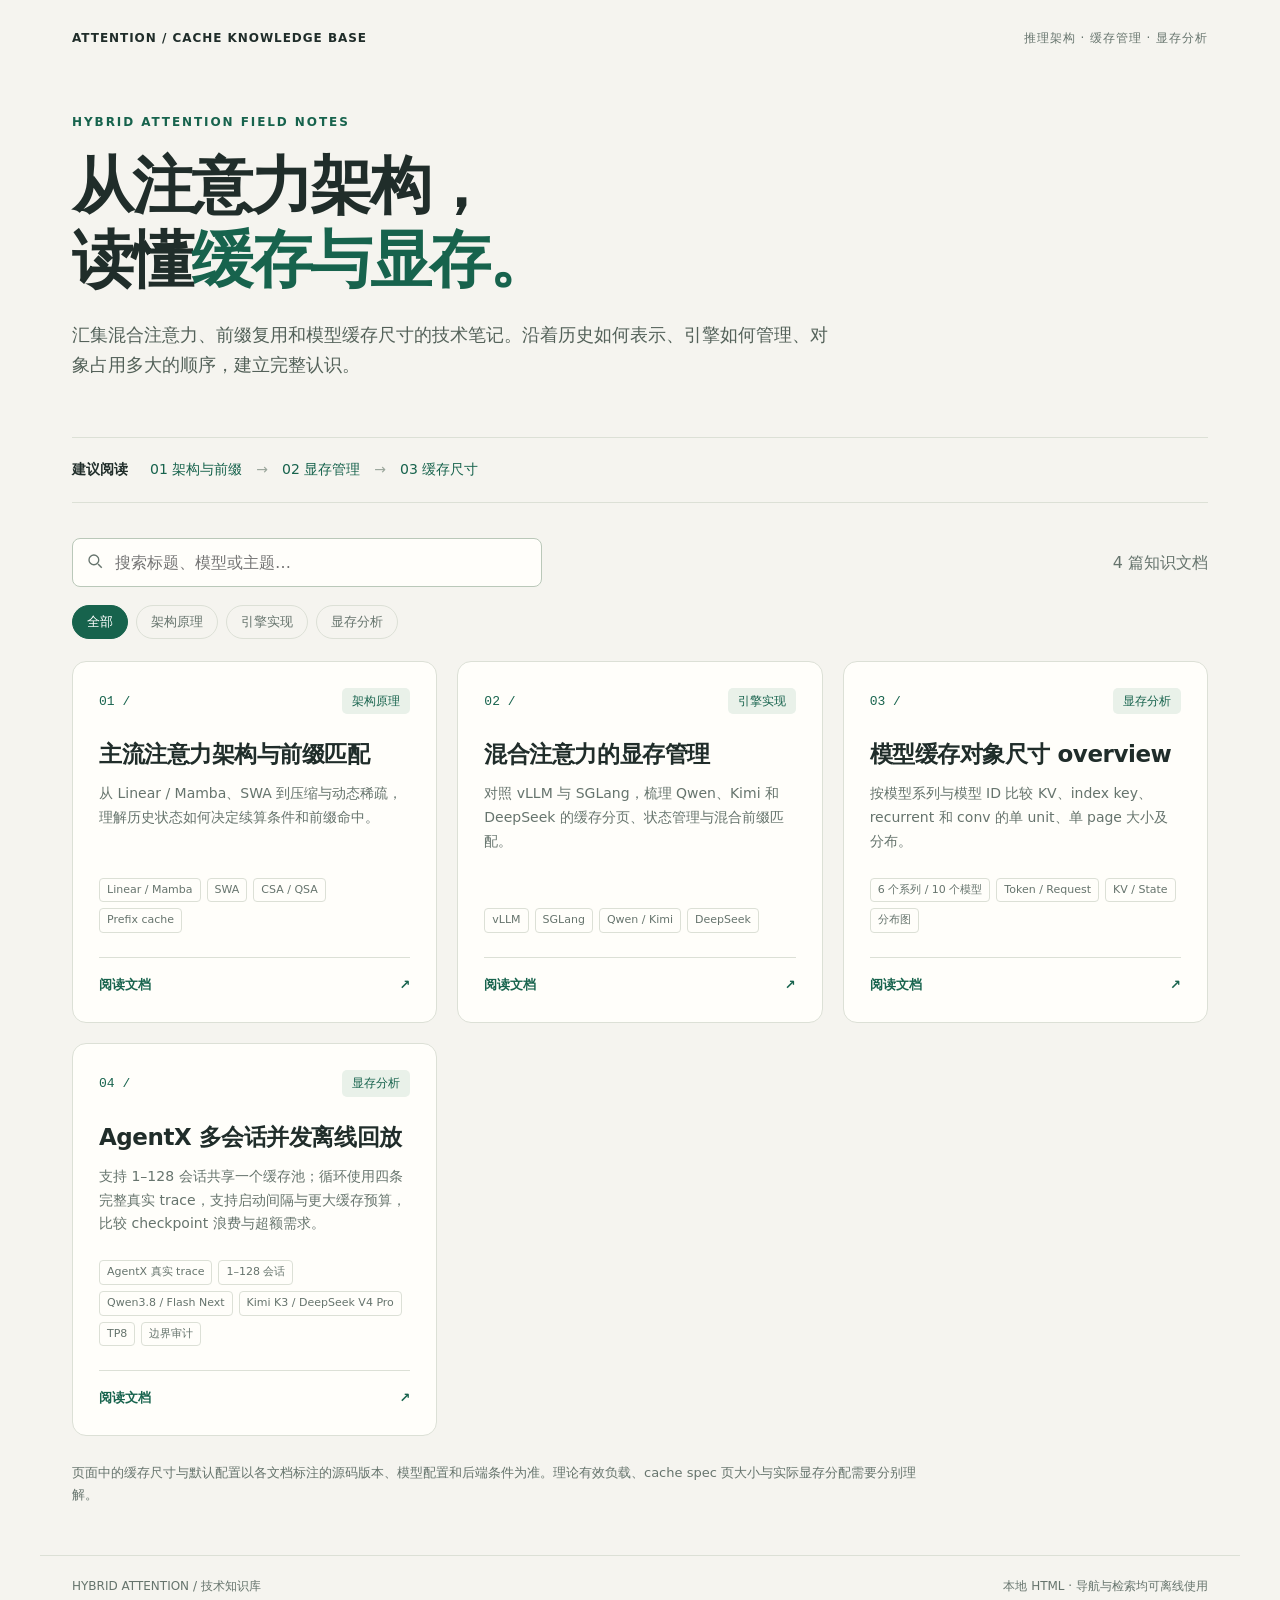
==== docs/index.html @ 4426014d "add cache simulator." ====
<!doctype html>
<html lang="zh-CN">

<head>
  <meta charset="utf-8">
  <meta name="viewport" content="width=device-width,initial-scale=1">
  <title>混合注意力知识库 · 架构、显存与缓存</title>
  <style>
    :root {
      color-scheme: light;
      --bg: #f5f4ef;
      --paper: #fffefa;
      --ink: #202d2a;
      --muted: #66746d;
      --line: #dce0d6;
      --green: #17634d;
      --soft: #e9f1e9
    }

    * {
      box-sizing: border-box
    }

    body {
      margin: 0;
      background: var(--bg);
      color: var(--ink);
      font: 16px/1.7 "Segoe UI", "Microsoft YaHei", system-ui, sans-serif
    }

    a {
      color: var(--green);
      text-underline-offset: 4px
    }

    button,
    input {
      font: inherit
    }

    button {
      cursor: pointer
    }

    header,
    main,
    footer {
      max-width: 1200px;
      margin: auto;
      padding: 0 32px
    }

    .top {
      display: flex;
      justify-content: space-between;
      gap: 16px;
      padding-top: 28px;
      font-size: 12px;
      letter-spacing: .08em
    }

    .brand {
      font-weight: 750
    }

    .muted {
      color: var(--muted)
    }

    .hero {
      padding: 64px 0 38px;
      max-width: 850px
    }

    .eyebrow {
      font-size: 12px;
      letter-spacing: .16em;
      color: var(--green);
      font-weight: 750
    }

    h1 {
      font-size: clamp(34px, 5.6vw, 62px);
      line-height: 1.2;
      letter-spacing: -.04em;
      margin: 16px 0 22px
    }

    h1 span {
      color: var(--green)
    }

    .lead {
      font-size: 18px;
      color: #536159;
      max-width: 760px
    }

    .trail {
      display: flex;
      align-items: center;
      gap: 14px;
      flex-wrap: wrap;
      padding: 20px 0;
      border-top: 1px solid var(--line);
      border-bottom: 1px solid var(--line);
      font-size: 14px
    }

    .trail strong {
      margin-right: 8px
    }

    .trail a {
      text-decoration: none
    }

    .arrow {
      color: #9ba69c
    }

    .tools {
      display: flex;
      align-items: center;
      justify-content: space-between;
      gap: 16px;
      margin: 35px 0 18px
    }

    .search {
      flex: 1;
      max-width: 470px;
      position: relative
    }

    .search svg {
      position: absolute;
      left: 14px;
      top: 14px;
      color: var(--muted);
      pointer-events: none
    }

    input[type=search] {
      width: 100%;
      background: var(--paper);
      border: 1px solid #bac8b9;
      border-radius: 8px;
      padding: 10px 14px 10px 42px;
      color: var(--ink)
    }

    .filters {
      display: flex;
      gap: 8px;
      flex-wrap: wrap;
      margin-bottom: 22px
    }

    .filters button {
      border: 1px solid var(--line);
      background: transparent;
      color: var(--muted);
      padding: 5px 14px;
      border-radius: 24px;
      font-size: 13px
    }

    .filters button[aria-pressed=true] {
      background: var(--green);
      border-color: var(--green);
      color: white
    }

    .grid {
      display: grid;
      grid-template-columns: repeat(3, minmax(0, 1fr));
      gap: 20px
    }

    .card {
      display: flex;
      flex-direction: column;
      position: relative;
      background: var(--paper);
      border: 1px solid var(--line);
      border-radius: 14px;
      padding: 26px;
      text-decoration: none;
      color: var(--ink);
      transition: transform .16s, border-color .16s, box-shadow .16s
    }

    .card:hover {
      transform: translateY(-4px);
      border-color: #8da997;
      box-shadow: 0 12px 30px #203b320d
    }

    .card-top {
      display: flex;
      align-items: center;
      justify-content: space-between;
      gap: 12px
    }

    .number {
      font: 13px Consolas, monospace;
      color: var(--green)
    }

    .category {
      font-size: 12px;
      color: var(--green);
      background: var(--soft);
      padding: 3px 10px;
      border-radius: 5px
    }

    .card h2 {
      font-size: 23px;
      line-height: 1.4;
      letter-spacing: -.02em;
      margin: 24px 0 12px
    }

    .card p {
      color: var(--muted);
      font-size: 14px;
      margin: 0 0 24px
    }

    .tags {
      display: flex;
      gap: 6px;
      flex-wrap: wrap;
      margin-top: auto
    }

    .tag {
      font-size: 11px;
      border: 1px solid var(--line);
      border-radius: 4px;
      padding: 2px 7px;
      color: var(--muted)
    }

    .open {
      display: flex;
      justify-content: space-between;
      align-items: center;
      border-top: 1px solid var(--line);
      padding-top: 16px;
      margin-top: 24px;
      color: var(--green);
      font-size: 13px;
      font-weight: 650
    }

    .empty {
      padding: 40px;
      border: 1px dashed var(--line);
      border-radius: 12px;
      text-align: center;
      color: var(--muted)
    }

    [hidden] {
      display: none !important
    }

    .footnote {
      font-size: 13px;
      color: var(--muted);
      margin: 26px 0 48px;
      max-width: 850px
    }

    footer {
      padding-top: 20px;
      padding-bottom: 30px;
      border-top: 1px solid var(--line);
      display: flex;
      justify-content: space-between;
      gap: 16px;
      font-size: 12px;
      color: var(--muted)
    }

    a:focus-visible,
    button:focus-visible,
    input:focus-visible {
      outline: 3px solid #d8924c;
      outline-offset: 4px
    }

    @media(max-width:900px) {
      .grid {
        grid-template-columns: 1fr 1fr
      }

      .card:last-child {
        grid-column: 1/-1
      }
    }

    @media(max-width:600px) {

      header,
      main,
      footer {
        padding-left: 20px;
        padding-right: 20px
      }

      .hero {
        padding-top: 42px
      }

      .grid {
        grid-template-columns: 1fr
      }

      .card:last-child {
        grid-column: auto
      }

      .tools {
        align-items: flex-start;
        flex-direction: column
      }

      .search {
        width: 100%;
        max-width: none
      }

      .top,
      footer {
        flex-wrap: wrap
      }

      .trail {
        gap: 10px
      }

      .card {
        padding: 22px
      }
    }

    @media(prefers-reduced-motion:reduce) {
      .card {
        transition: none
      }

      .card:hover {
        transform: none
      }
    }
  </style>
</head>

<body>
  <header>
    <div class="top">
      <div class="brand">ATTENTION / CACHE KNOWLEDGE BASE</div>
      <div class="muted">推理架构 · 缓存管理 · 显存分析</div>
    </div>
    <div class="hero">
      <div class="eyebrow">HYBRID ATTENTION FIELD NOTES</div>
      <h1>从注意力架构，<br>读懂<span>缓存与显存。</span></h1>
      <p class="lead">汇集混合注意力、前缀复用和模型缓存尺寸的技术笔记。沿着历史如何表示、引擎如何管理、对象占用多大的顺序，建立完整认识。</p>
    </div>
    <nav class="trail" aria-label="建议阅读顺序"><strong>建议阅读</strong><a href="mainstream_attention_arch.html">01
        架构与前缀</a><span class="arrow" aria-hidden="true">→</span><a href="hybrid_VRAM_management.html">02 显存管理</a><span
        class="arrow" aria-hidden="true">→</span><a href="cache_size_overview.html">03 缓存尺寸</a></nav>
  </header>
  <main>
    <div class="tools"><label class="search"><span hidden>搜索知识页面</span><svg width="18" height="18" viewBox="0 0 24 24"
          fill="none" stroke="currentColor" stroke-width="1.8" aria-hidden="true">
          <circle cx="10.5" cy="10.5" r="6.5" />
          <path d="m16 16 5 5" />
        </svg><input id="search" type="search" placeholder="搜索标题、模型或主题…" aria-label="搜索知识页面"></label><span id="count"
        class="muted" role="status" aria-live="polite"></span></div>
    <div id="filters" class="filters" role="group" aria-label="按主题筛选"></div>
    <div id="pages" class="grid"></div>
    <p id="empty" class="empty" hidden>没有匹配的页面。试试其他关键词，或切换到“全部”。</p>
    <noscript>
      <p>知识页面：</p>
      <ul>
        <li><a href="mainstream_attention_arch.html">主流注意力架构与前缀匹配</a></li>
        <li><a href="hybrid_VRAM_management.html">混合注意力的显存管理</a></li>
        <li><a href="cache_size_overview.html">模型缓存对象尺寸 overview</a></li>
        <li><a href="agentx_multi_session_replay.html">AgentX 多会话并发离线回放</a></li>
      </ul>
    </noscript>
    <p class="footnote">页面中的缓存尺寸与默认配置以各文档标注的源码版本、模型配置和后端条件为准。理论有效负载、cache spec 页大小与实际显存分配需要分别理解。</p>
  </main>
  <footer><span>HYBRID ATTENTION / 技术知识库</span><span>本地 HTML · 导航与检索均可离线使用</span></footer>

  <!-- 新增知识页：在下面的 JSON 数组中增加一条记录；格式示例见 README.md。 -->
  <script id="knowledge-pages" type="application/json">
  [
    {
      "title": "主流注意力架构与前缀匹配",
      "href": "mainstream_attention_arch.html",
      "category": "架构原理",
      "description": "从 Linear / Mamba、SWA 到压缩与动态稀疏，理解历史状态如何决定续算条件和前缀命中。",
      "tags": ["Linear / Mamba", "SWA", "CSA / QSA", "Prefix cache"]
    },
    {
      "title": "混合注意力的显存管理",
      "href": "hybrid_VRAM_management.html",
      "category": "引擎实现",
      "description": "对照 vLLM 与 SGLang，梳理 Qwen、Kimi 和 DeepSeek 的缓存分页、状态管理与混合前缀匹配。",
      "tags": ["vLLM", "SGLang", "Qwen / Kimi", "DeepSeek"]
    },
    {
      "title": "模型缓存对象尺寸 overview",
      "href": "cache_size_overview.html",
      "category": "显存分析",
      "description": "按模型系列与模型 ID 比较 KV、index key、recurrent 和 conv 的单 unit、单 page 大小及分布。",
      "tags": ["6 个系列 / 10 个模型", "Token / Request", "KV / State", "分布图"]
    },
    {
      "title": "AgentX 多会话并发离线回放",
      "href": "agentx_multi_session_replay.html",
      "category": "显存分析",
      "description": "支持 1–128 会话共享一个缓存池；循环使用四条完整真实 trace，支持启动间隔与更大缓存预算，比较 checkpoint 浪费与超额需求。",
      "tags": ["AgentX 真实 trace", "1–128 会话", "Qwen3.8 / Flash Next", "Kimi K3 / DeepSeek V4 Pro", "TP8", "边界审计"]
    }
  ]
  </script>
  <script>
    (() => {
      'use strict';
      const pages = JSON.parse(document.getElementById('knowledge-pages').textContent);
      const search = document.getElementById('search');
      const filters = document.getElementById('filters');
      const grid = document.getElementById('pages');
      const count = document.getElementById('count');
      const empty = document.getElementById('empty');
      let selectedCategory = null;
      const categories = [...new Set(pages.map(page => page.category))];
      const buttons = [];
      function element(tag, className, text) {
        const node = document.createElement(tag);
        if (className) node.className = className;
        if (text !== undefined) node.textContent = text;
        return node;
      }
      for (const category of [null, ...categories]) {
        const button = element('button', '', category === null ? '全部' : category);
        button.type = 'button';
        button.addEventListener('click', () => { selectedCategory = category; render(); });
        filters.append(button);
        buttons.push({ category, button });
      }
      function render() {
        const query = search.value.trim().toLocaleLowerCase();
        const visible = pages.filter(page =>
          (selectedCategory === null || page.category === selectedCategory) &&
          [page.title, page.description, page.category, ...page.tags].join(' ').toLocaleLowerCase().includes(query));
        grid.replaceChildren();
        for (const page of visible) {
          const card = element('a', 'card');
          card.setAttribute('href', page.href);
          const top = element('div', 'card-top');
          top.append(element('span', 'number', String(pages.indexOf(page) + 1).padStart(2, '0') + ' /'), element('span', 'category', page.category));
          const tags = element('div', 'tags');
          for (const tag of page.tags) tags.append(element('span', 'tag', tag));
          const open = element('div', 'open');
          open.append(element('span', '', '阅读文档'), element('span', '', '↗'));
          card.append(top, element('h2', '', page.title), element('p', '', page.description), tags, open);
          grid.append(card);
        }
        buttons.forEach(({ category, button }) => button.setAttribute('aria-pressed', String(category === selectedCategory)));
        count.textContent = visible.length === pages.length ? `${pages.length} 篇知识文档` : `${visible.length} / ${pages.length} 篇知识文档`;
        empty.hidden = visible.length !== 0;
      }
      search.addEventListener('input', render);
      render();
    })();
  </script>
</body>

</html>
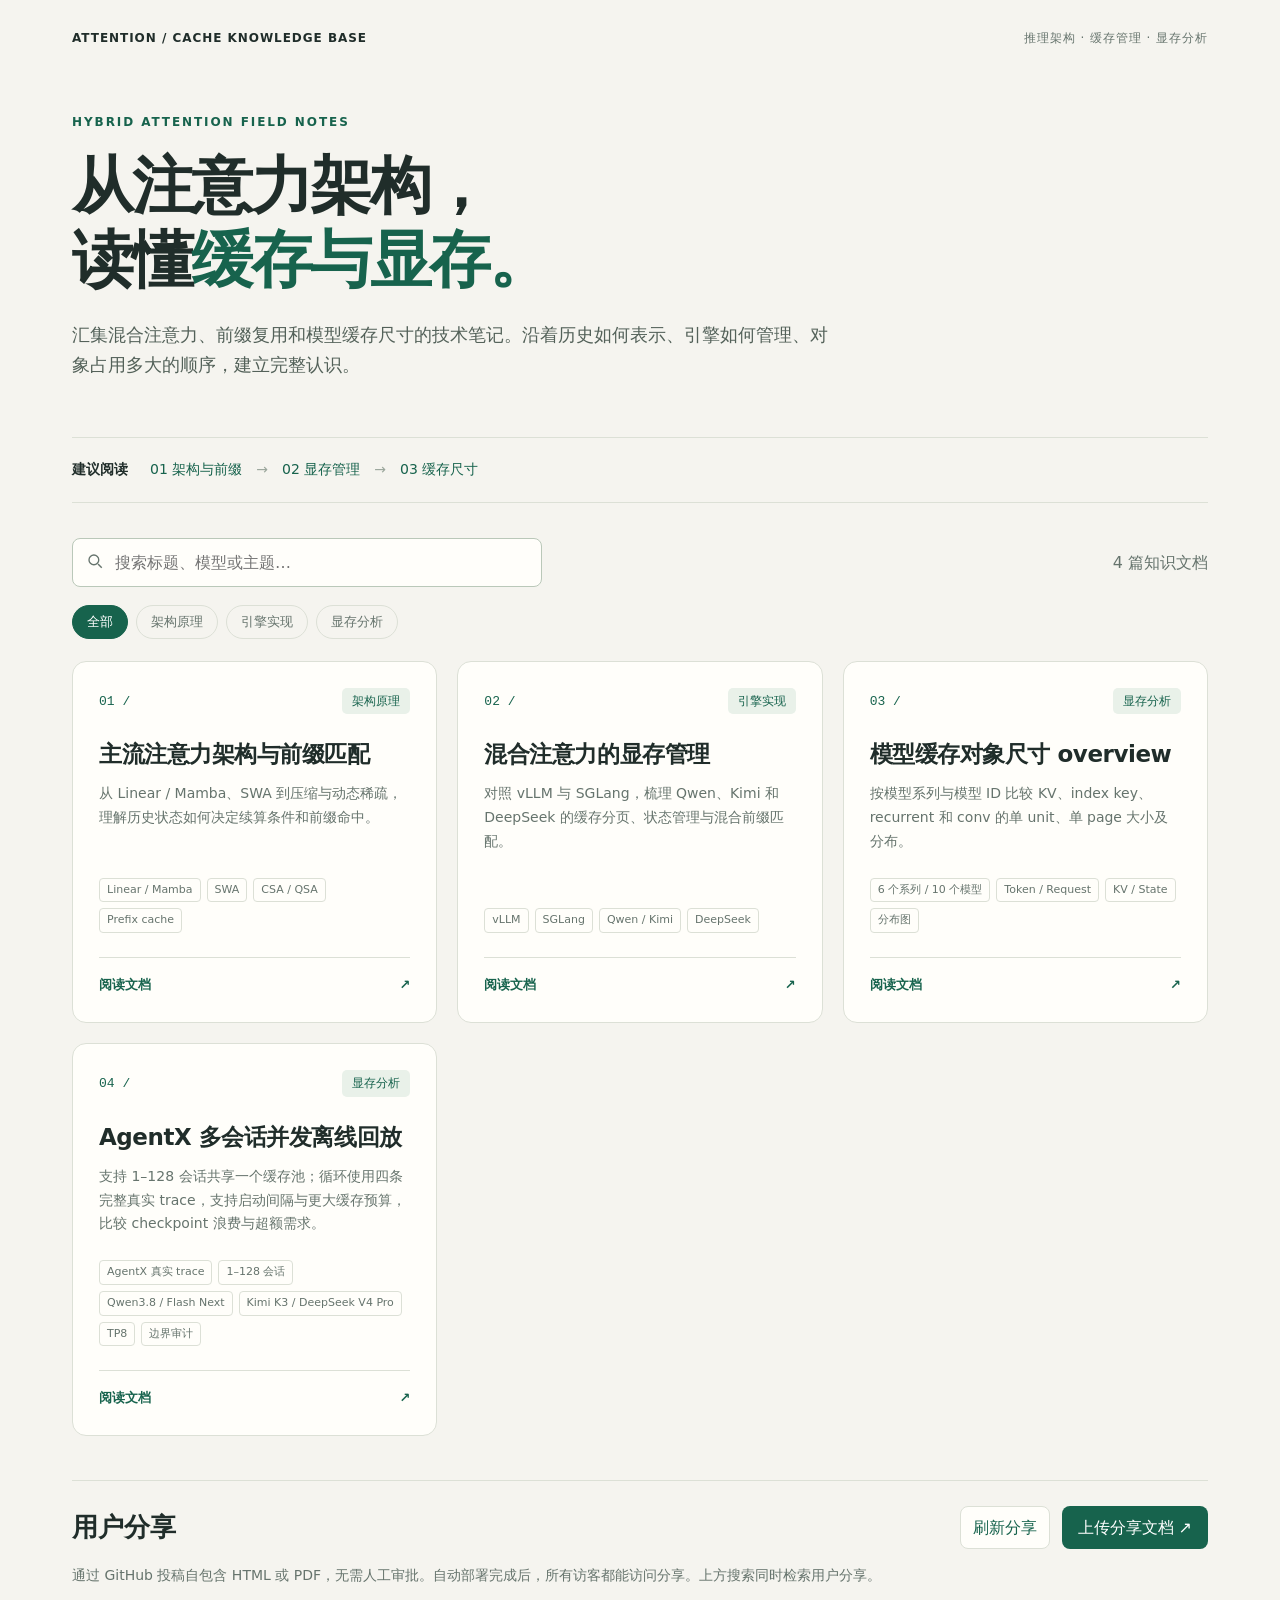
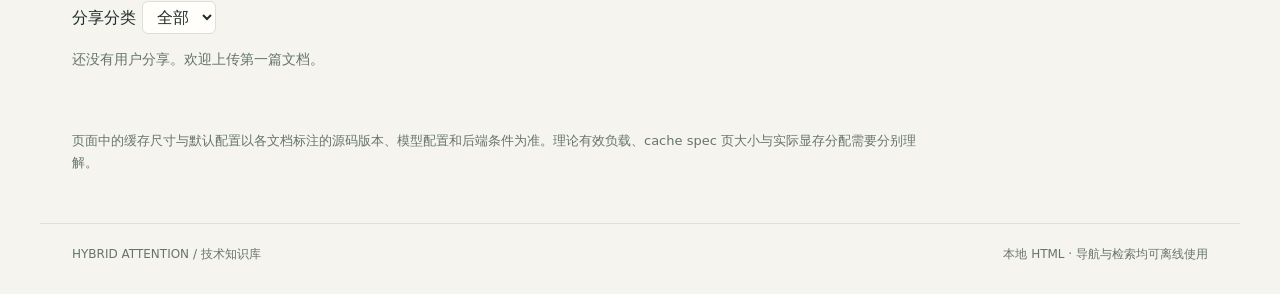
==== commit 28283517: "Add automatic document sharing through Issues and GitHub Pages" ====
--- a/docs/index.html
+++ b/docs/index.html
@@ -4,6 +4,9 @@
 <head>
   <meta charset="utf-8">
   <meta name="viewport" content="width=device-width,initial-scale=1">
+  <meta name="share-repository" content="Yank000/hybrid_attention">
+  <link rel="stylesheet" href="community.css">
+  <script src="community.js" defer></script>
   <title>混合注意力知识库 · 架构、显存与缓存</title>
   <style>
     :root {
@@ -395,6 +398,20 @@
         <li><a href="agentx_multi_session_replay.html">AgentX 多会话并发离线回放</a></li>
       </ul>
     </noscript>
+    <section id="community" class="community" aria-labelledby="community-title">
+      <div class="community-heading">
+        <h2 id="community-title">用户分享</h2>
+        <div class="community-actions">
+          <button id="community-refresh" class="community-refresh" type="button">刷新分享</button>
+          <a id="community-submit" class="community-submit" href="https://github.com/Yank000/hybrid_attention/issues/new?template=share.yml" target="_blank" rel="noopener noreferrer">上传分享文档 ↗</a>
+        </div>
+      </div>
+      <p class="community-description">通过 GitHub 投稿自包含 HTML 或 PDF，无需人工审批。自动部署完成后，所有访客都能访问分享。上方搜索同时检索用户分享。</p>
+      <label>分享分类<select id="community-category" class="community-category"><option value="">全部</option><option>调研</option><option>实验</option><option>工具</option><option>其他</option></select></label>
+      <p id="community-status" class="community-status" role="status" aria-live="polite">正在加载用户分享…</p>
+      <div id="community-pages" class="grid"></div>
+      <noscript>请启用 JavaScript 查看用户分享，也可直接通过上方入口投稿。</noscript>
+    </section>
     <p class="footnote">页面中的缓存尺寸与默认配置以各文档标注的源码版本、模型配置和后端条件为准。理论有效负载、cache spec 页大小与实际显存分配需要分别理解。</p>
   </main>
   <footer><span>HYBRID ATTENTION / 技术知识库</span><span>本地 HTML · 导航与检索均可离线使用</span></footer>
--- a/docs/community.css
+++ b/docs/community.css
@@ -0,0 +1,14 @@
+.community { margin: 44px 0; padding-top: 24px; border-top: 1px solid var(--line, #dce0d6); }
+.community-heading { display: flex; align-items: center; justify-content: space-between; gap: 16px; flex-wrap: wrap; }
+.community-heading h2 { margin: 0; font-size: 26px; }
+.community-actions { display: flex; gap: 12px; align-items: center; flex-wrap: wrap; }
+.community-submit { display: inline-block; padding: 8px 16px; border-radius: 8px; background: var(--green, #17634d); color: white; text-decoration: none; }
+.community-submit:focus-visible, .community-refresh:focus-visible { outline: 3px solid #8da997; outline-offset: 3px; }
+.community-refresh { padding: 7px 12px; border: 1px solid var(--line, #dce0d6); border-radius: 8px; background: var(--paper, #fffefa); color: var(--green, #17634d); }
+.community-description, .community-status, .community-meta { color: var(--muted, #66746d); font-size: 14px; }
+.community-status { min-height: 24px; }
+.community-category { font: inherit; padding: 5px 10px; margin-left: 6px; color: var(--ink, #202d2a); background: var(--paper, #fffefa); border: 1px solid var(--line, #dce0d6); border-radius: 6px; }
+.community-card h3 { font-size: 23px; line-height: 1.4; margin: 20px 0 12px; }
+.community-card .community-meta { margin: 0 0 16px; }
+.community-card .tags { margin-bottom: 16px; }
+.community .grid .card:last-child { grid-column: auto; }
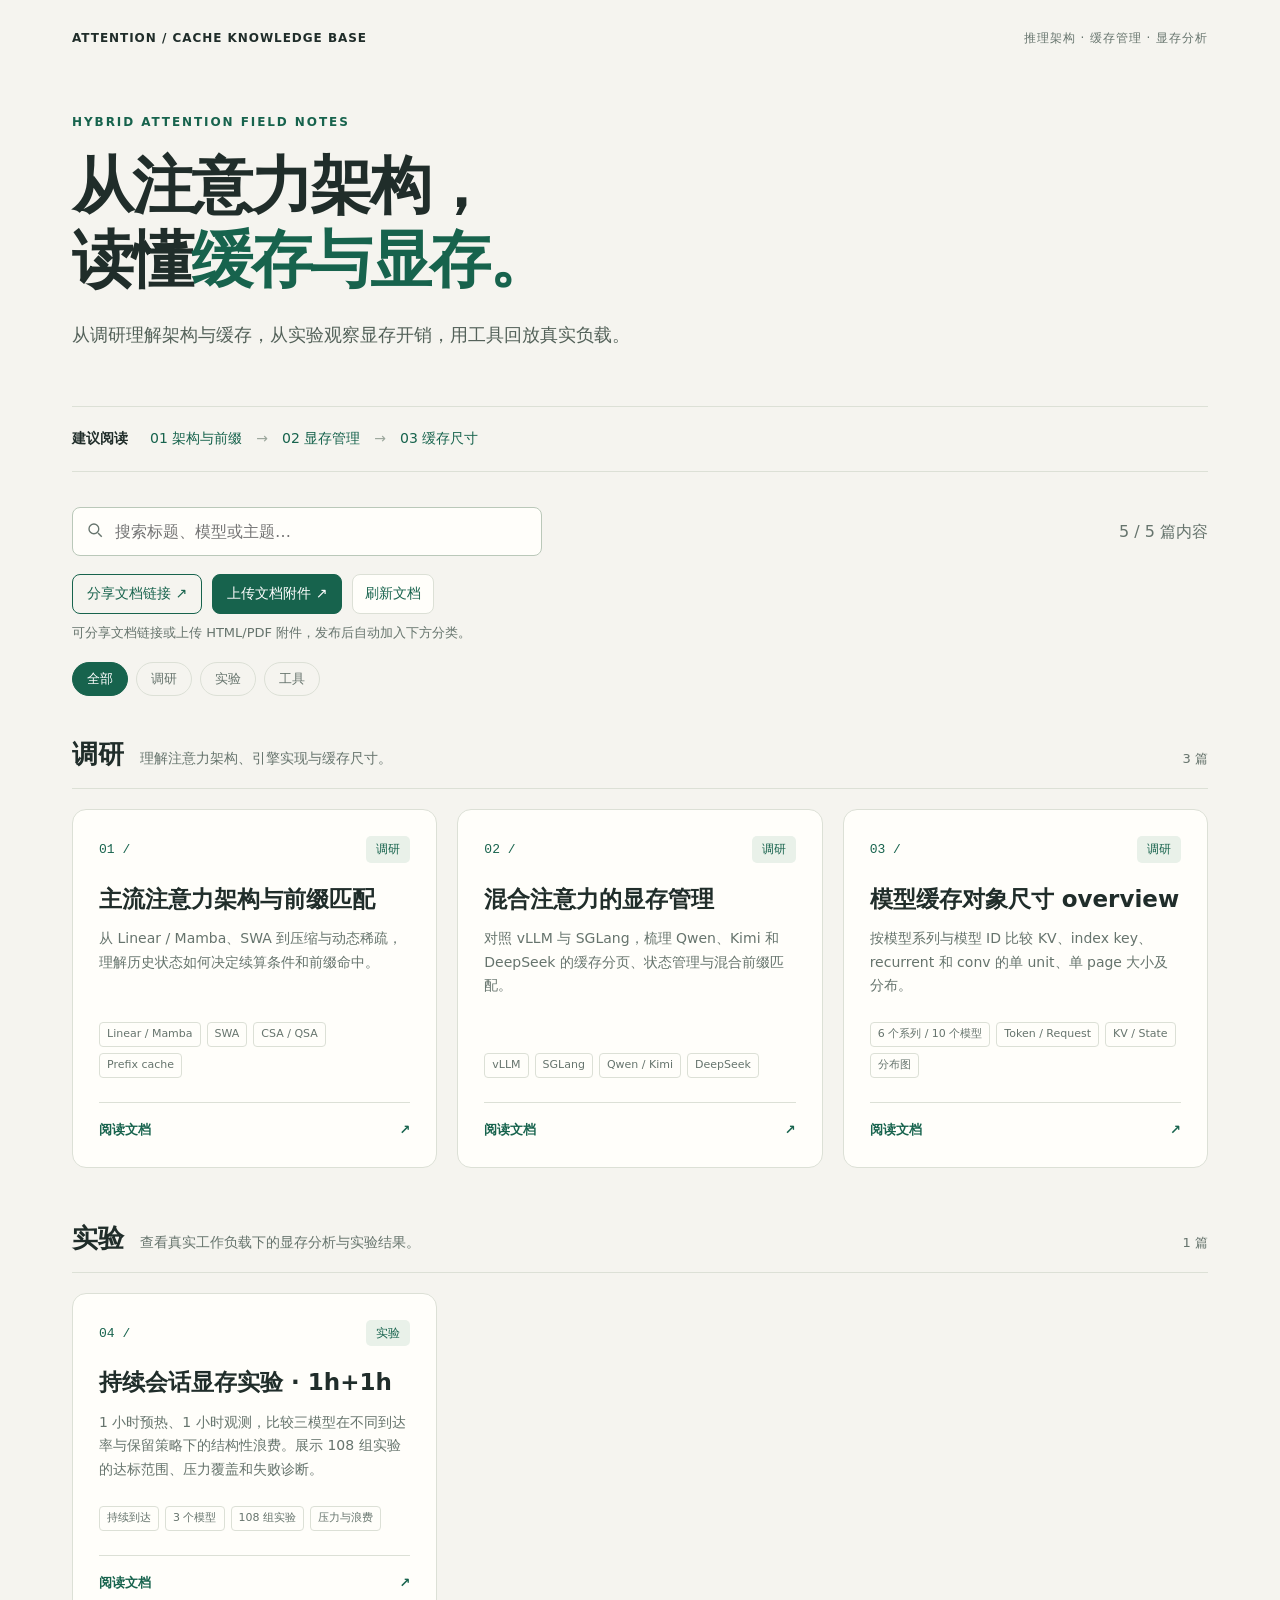
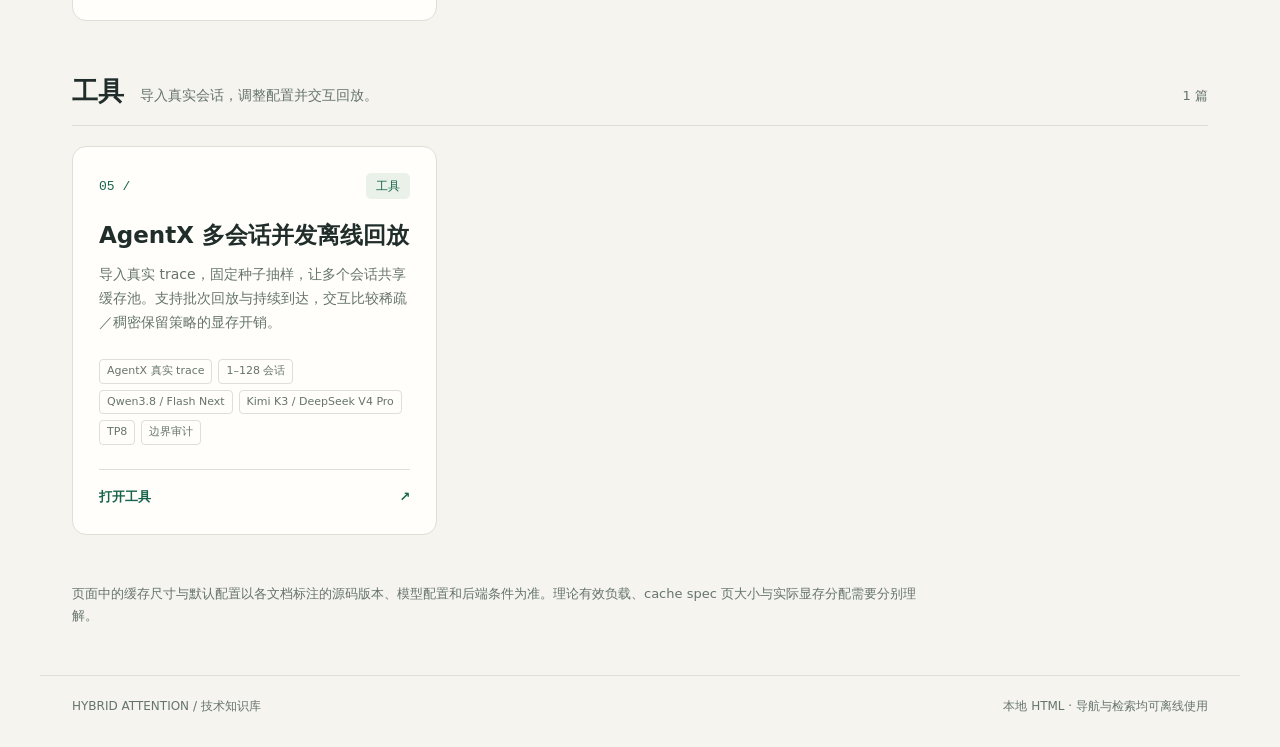
==== commit 4d324ae0: "Unify document listings and support link and attachment sharing" ====
--- a/docs/index.html
+++ b/docs/index.html
@@ -5,8 +5,8 @@
   <meta charset="utf-8">
   <meta name="viewport" content="width=device-width,initial-scale=1">
   <meta name="share-repository" content="Yank000/hybrid_attention">
-  <link rel="stylesheet" href="community.css">
-  <script src="community.js" defer></script>
+  <link rel="stylesheet" href="knowledge.css">
+  <script src="knowledge.js" defer></script>
   <title>混合注意力知识库 · 架构、显存与缓存</title>
   <style>
     :root {
@@ -361,6 +361,19 @@
         transform: none
       }
     }
+
+    .section { margin: 36px 0 48px }
+    .section-heading { display: flex; align-items: baseline; gap: 16px; border-bottom: 1px solid var(--line); margin-bottom: 20px; padding-bottom: 12px }
+    .section-heading h2 { margin: 0; font-size: 26px }
+    .section-heading p { margin: 0; font-size: 14px; color: var(--muted) }
+    .section-count { margin-left: auto; white-space: nowrap; color: var(--muted); font-size: 13px }
+    .card h3 { font-size: 23px; line-height: 1.4; margin: 20px 0 12px }
+    .card { overflow-wrap: anywhere }
+    @media(max-width:900px) { .card:last-child { grid-column: auto } }
+    @media(max-width:600px) {
+      .section-heading { flex-wrap: wrap; gap: 6px 14px }
+      .section-heading p { flex-basis: 100%; order: 3 }
+    }
   </style>
 </head>
 
@@ -373,7 +386,7 @@
     <div class="hero">
       <div class="eyebrow">HYBRID ATTENTION FIELD NOTES</div>
       <h1>从注意力架构，<br>读懂<span>缓存与显存。</span></h1>
-      <p class="lead">汇集混合注意力、前缀复用和模型缓存尺寸的技术笔记。沿着历史如何表示、引擎如何管理、对象占用多大的顺序，建立完整认识。</p>
+      <p class="lead">从调研理解架构与缓存，从实验观察显存开销，用工具回放真实负载。</p>
     </div>
     <nav class="trail" aria-label="建议阅读顺序"><strong>建议阅读</strong><a href="mainstream_attention_arch.html">01
         架构与前缀</a><span class="arrow" aria-hidden="true">→</span><a href="hybrid_VRAM_management.html">02 显存管理</a><span
@@ -386,8 +399,14 @@
           <path d="m16 16 5 5" />
         </svg><input id="search" type="search" placeholder="搜索标题、模型或主题…" aria-label="搜索知识页面"></label><span id="count"
         class="muted" role="status" aria-live="polite"></span></div>
+    <div class="share-tools" aria-label="分享文档">
+      <a id="share-link-submit" class="share-submit" href="https://github.com/Yank000/hybrid_attention/issues/new?template=share-link.yml" target="_blank" rel="noopener noreferrer">分享文档链接 ↗</a>
+      <a id="share-file-submit" class="share-submit share-submit-file" href="https://github.com/Yank000/hybrid_attention/issues/new?template=share.yml" target="_blank" rel="noopener noreferrer">上传文档附件 ↗</a>
+      <button id="share-refresh" class="share-refresh" type="button">刷新文档</button>
+    </div>
+    <p id="share-status" class="share-status" role="status" aria-live="polite">链接与附件经 GitHub 投稿，发布后自动加入下方分类。</p>
     <div id="filters" class="filters" role="group" aria-label="按主题筛选"></div>
-    <div id="pages" class="grid"></div>
+    <div id="pages"></div>
     <p id="empty" class="empty" hidden>没有匹配的页面。试试其他关键词，或切换到“全部”。</p>
     <noscript>
       <p>知识页面：</p>
@@ -395,111 +414,81 @@
         <li><a href="mainstream_attention_arch.html">主流注意力架构与前缀匹配</a></li>
         <li><a href="hybrid_VRAM_management.html">混合注意力的显存管理</a></li>
         <li><a href="cache_size_overview.html">模型缓存对象尺寸 overview</a></li>
+        <li><a href="continuous_pressure_1h.html">持续会话显存实验 · 1h+1h</a></li>
         <li><a href="agentx_multi_session_replay.html">AgentX 多会话并发离线回放</a></li>
       </ul>
     </noscript>
-    <section id="community" class="community" aria-labelledby="community-title">
-      <div class="community-heading">
-        <h2 id="community-title">用户分享</h2>
-        <div class="community-actions">
-          <button id="community-refresh" class="community-refresh" type="button">刷新分享</button>
-          <a id="community-submit" class="community-submit" href="https://github.com/Yank000/hybrid_attention/issues/new?template=share.yml" target="_blank" rel="noopener noreferrer">上传分享文档 ↗</a>
-        </div>
-      </div>
-      <p class="community-description">通过 GitHub 投稿自包含 HTML 或 PDF，无需人工审批。自动部署完成后，所有访客都能访问分享。上方搜索同时检索用户分享。</p>
-      <label>分享分类<select id="community-category" class="community-category"><option value="">全部</option><option>调研</option><option>实验</option><option>工具</option><option>其他</option></select></label>
-      <p id="community-status" class="community-status" role="status" aria-live="polite">正在加载用户分享…</p>
-      <div id="community-pages" class="grid"></div>
-      <noscript>请启用 JavaScript 查看用户分享，也可直接通过上方入口投稿。</noscript>
-    </section>
     <p class="footnote">页面中的缓存尺寸与默认配置以各文档标注的源码版本、模型配置和后端条件为准。理论有效负载、cache spec 页大小与实际显存分配需要分别理解。</p>
   </main>
   <footer><span>HYBRID ATTENTION / 技术知识库</span><span>本地 HTML · 导航与检索均可离线使用</span></footer>
 
   <!-- 新增知识页：在下面的 JSON 数组中增加一条记录；格式示例见 README.md。 -->
   <script id="knowledge-pages" type="application/json">
-  [
-    {
-      "title": "主流注意力架构与前缀匹配",
-      "href": "mainstream_attention_arch.html",
-      "category": "架构原理",
-      "description": "从 Linear / Mamba、SWA 到压缩与动态稀疏，理解历史状态如何决定续算条件和前缀命中。",
-      "tags": ["Linear / Mamba", "SWA", "CSA / QSA", "Prefix cache"]
-    },
-    {
-      "title": "混合注意力的显存管理",
-      "href": "hybrid_VRAM_management.html",
-      "category": "引擎实现",
-      "description": "对照 vLLM 与 SGLang，梳理 Qwen、Kimi 和 DeepSeek 的缓存分页、状态管理与混合前缀匹配。",
-      "tags": ["vLLM", "SGLang", "Qwen / Kimi", "DeepSeek"]
-    },
-    {
-      "title": "模型缓存对象尺寸 overview",
-      "href": "cache_size_overview.html",
-      "category": "显存分析",
-      "description": "按模型系列与模型 ID 比较 KV、index key、recurrent 和 conv 的单 unit、单 page 大小及分布。",
-      "tags": ["6 个系列 / 10 个模型", "Token / Request", "KV / State", "分布图"]
-    },
-    {
-      "title": "AgentX 多会话并发离线回放",
-      "href": "agentx_multi_session_replay.html",
-      "category": "显存分析",
-      "description": "支持 1–128 会话共享一个缓存池；循环使用四条完整真实 trace，支持启动间隔与更大缓存预算，比较 checkpoint 浪费与超额需求。",
-      "tags": ["AgentX 真实 trace", "1–128 会话", "Qwen3.8 / Flash Next", "Kimi K3 / DeepSeek V4 Pro", "TP8", "边界审计"]
-    }
-  ]
-  </script>
-  <script>
-    (() => {
-      'use strict';
-      const pages = JSON.parse(document.getElementById('knowledge-pages').textContent);
-      const search = document.getElementById('search');
-      const filters = document.getElementById('filters');
-      const grid = document.getElementById('pages');
-      const count = document.getElementById('count');
-      const empty = document.getElementById('empty');
-      let selectedCategory = null;
-      const categories = [...new Set(pages.map(page => page.category))];
-      const buttons = [];
-      function element(tag, className, text) {
-        const node = document.createElement(tag);
-        if (className) node.className = className;
-        if (text !== undefined) node.textContent = text;
-        return node;
-      }
-      for (const category of [null, ...categories]) {
-        const button = element('button', '', category === null ? '全部' : category);
-        button.type = 'button';
-        button.addEventListener('click', () => { selectedCategory = category; render(); });
-        filters.append(button);
-        buttons.push({ category, button });
-      }
-      function render() {
-        const query = search.value.trim().toLocaleLowerCase();
-        const visible = pages.filter(page =>
-          (selectedCategory === null || page.category === selectedCategory) &&
-          [page.title, page.description, page.category, ...page.tags].join(' ').toLocaleLowerCase().includes(query));
-        grid.replaceChildren();
-        for (const page of visible) {
-          const card = element('a', 'card');
-          card.setAttribute('href', page.href);
-          const top = element('div', 'card-top');
-          top.append(element('span', 'number', String(pages.indexOf(page) + 1).padStart(2, '0') + ' /'), element('span', 'category', page.category));
-          const tags = element('div', 'tags');
-          for (const tag of page.tags) tags.append(element('span', 'tag', tag));
-          const open = element('div', 'open');
-          open.append(element('span', '', '阅读文档'), element('span', '', '↗'));
-          card.append(top, element('h2', '', page.title), element('p', '', page.description), tags, open);
-          grid.append(card);
-        }
-        buttons.forEach(({ category, button }) => button.setAttribute('aria-pressed', String(category === selectedCategory)));
-        count.textContent = visible.length === pages.length ? `${pages.length} 篇知识文档` : `${visible.length} / ${pages.length} 篇知识文档`;
-        empty.hidden = visible.length !== 0;
-      }
-      search.addEventListener('input', render);
-      render();
-    })();
+[
+  {
+    "title": "主流注意力架构与前缀匹配",
+    "href": "mainstream_attention_arch.html",
+    "category": "调研",
+    "description": "从 Linear / Mamba、SWA 到压缩与动态稀疏，理解历史状态如何决定续算条件和前缀命中。",
+    "tags": [
+      "Linear / Mamba",
+      "SWA",
+      "CSA / QSA",
+      "Prefix cache"
+    ]
+  },
+  {
+    "title": "混合注意力的显存管理",
+    "href": "hybrid_VRAM_management.html",
+    "category": "调研",
+    "description": "对照 vLLM 与 SGLang，梳理 Qwen、Kimi 和 DeepSeek 的缓存分页、状态管理与混合前缀匹配。",
+    "tags": [
+      "vLLM",
+      "SGLang",
+      "Qwen / Kimi",
+      "DeepSeek"
+    ]
+  },
+  {
+    "title": "模型缓存对象尺寸 overview",
+    "href": "cache_size_overview.html",
+    "category": "调研",
+    "description": "按模型系列与模型 ID 比较 KV、index key、recurrent 和 conv 的单 unit、单 page 大小及分布。",
+    "tags": [
+      "6 个系列 / 10 个模型",
+      "Token / Request",
+      "KV / State",
+      "分布图"
+    ]
+  },
+  {
+    "title": "持续会话显存实验 · 1h+1h",
+    "href": "continuous_pressure_1h.html",
+    "category": "实验",
+    "description": "1 小时预热、1 小时观测，比较三模型在不同到达率与保留策略下的结构性浪费。展示 108 组实验的达标范围、压力覆盖和失败诊断。",
+    "tags": [
+      "持续到达",
+      "3 个模型",
+      "108 组实验",
+      "压力与浪费"
+    ]
+  },
+  {
+    "title": "AgentX 多会话并发离线回放",
+    "href": "agentx_multi_session_replay.html",
+    "category": "工具",
+    "description": "导入真实 trace，固定种子抽样，让多个会话共享缓存池。支持批次回放与持续到达，交互比较稀疏／稠密保留策略的显存开销。",
+    "tags": [
+      "AgentX 真实 trace",
+      "1–128 会话",
+      "Qwen3.8 / Flash Next",
+      "Kimi K3 / DeepSeek V4 Pro",
+      "TP8",
+      "边界审计"
+    ]
+  }
+]
   </script>
 </body>
 
-</html>+</html>
--- a/docs/knowledge.css
+++ b/docs/knowledge.css
@@ -0,0 +1,8 @@
+.share-tools { display: flex; gap: 10px; flex-wrap: wrap; align-items: center; margin-bottom: 8px; }
+.share-submit { display: inline-block; padding: 7px 14px; border: 1px solid var(--green); border-radius: 8px; color: var(--green); text-decoration: none; font-size: 14px; }
+.share-submit-file { background: var(--green); color: white; }
+.share-refresh { padding: 7px 12px; border: 1px solid var(--line); border-radius: 8px; background: var(--paper); color: var(--green); font: inherit; font-size: 14px; }
+.share-submit:focus-visible, .share-refresh:focus-visible { outline: 3px solid #8da997; outline-offset: 3px; }
+.share-status, .share-meta { color: var(--muted); font-size: 13px; }
+.share-status { min-height: 22px; margin: 6px 0 18px; }
+.share-meta { margin-bottom: 16px; }
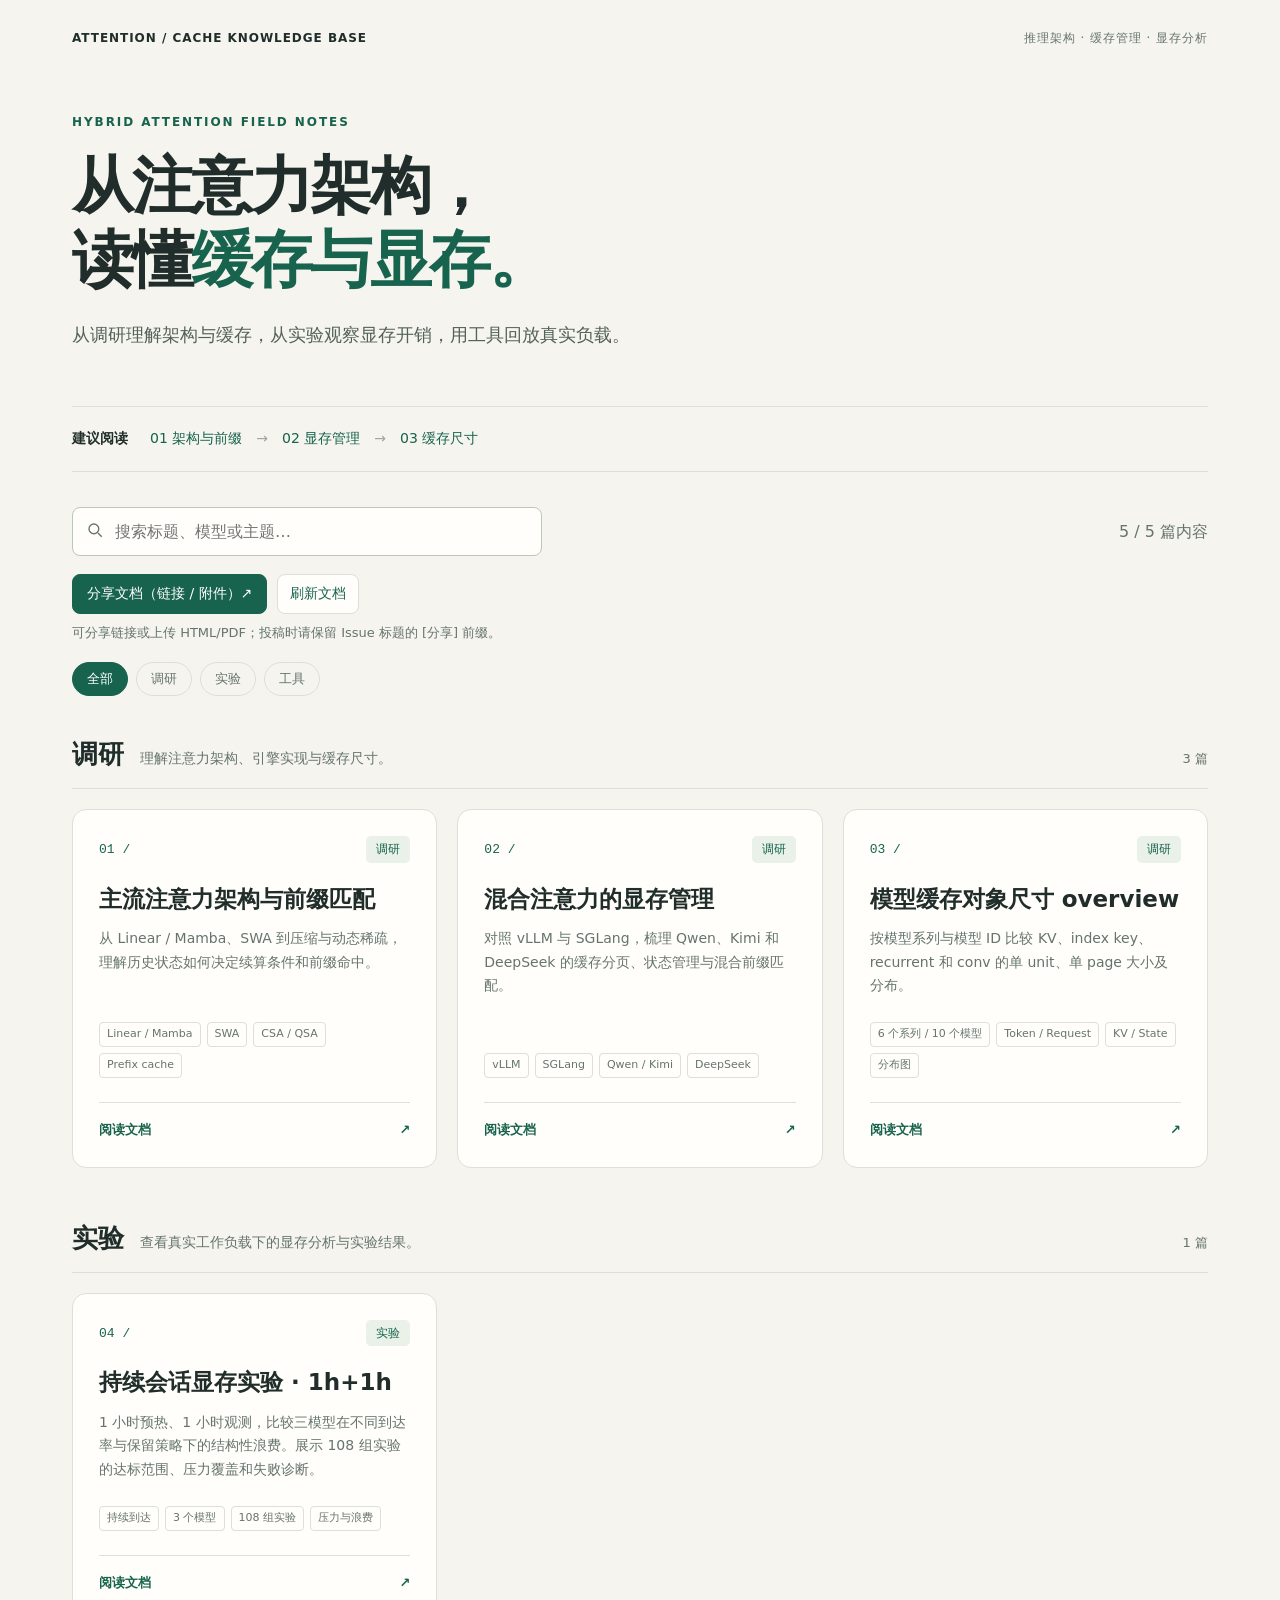
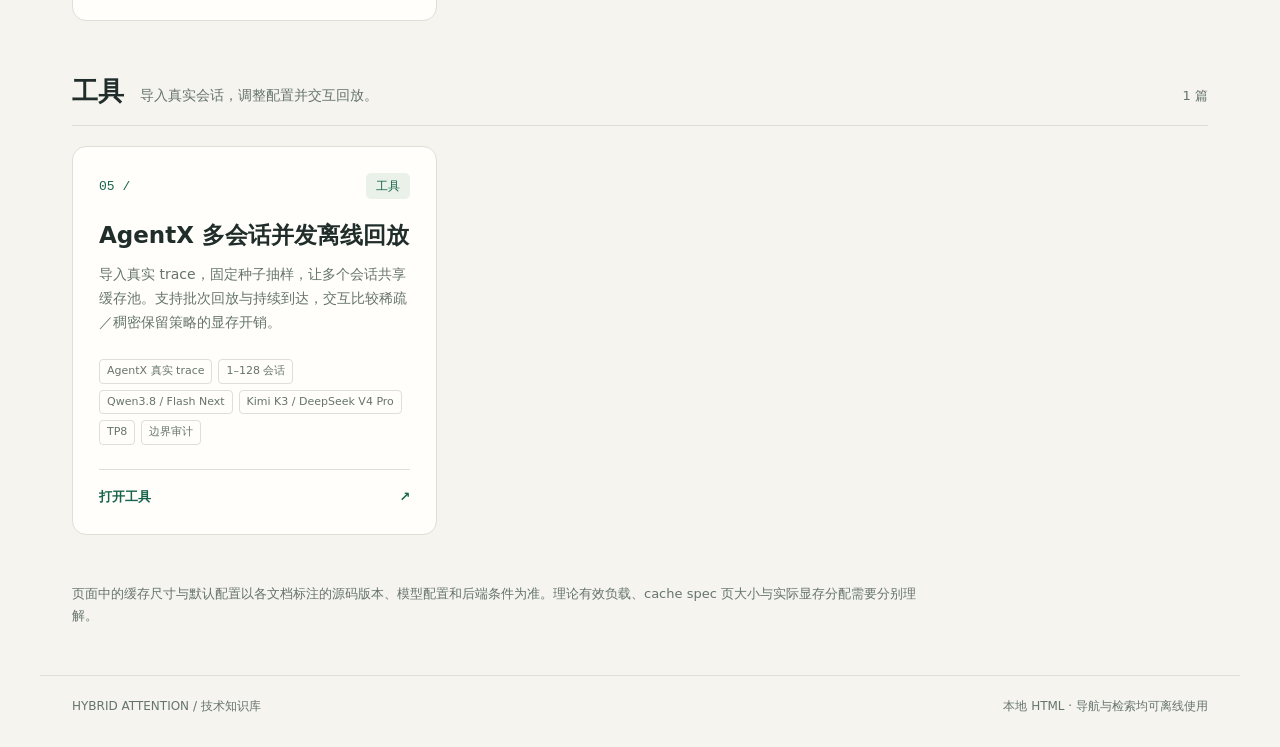
==== commit 3614f87a: "Merge sharing forms and emphasize the required Issue title prefix" ====
--- a/docs/index.html
+++ b/docs/index.html
@@ -400,11 +400,10 @@
         </svg><input id="search" type="search" placeholder="搜索标题、模型或主题…" aria-label="搜索知识页面"></label><span id="count"
         class="muted" role="status" aria-live="polite"></span></div>
     <div class="share-tools" aria-label="分享文档">
-      <a id="share-link-submit" class="share-submit" href="https://github.com/Yank000/hybrid_attention/issues/new?template=share-link.yml" target="_blank" rel="noopener noreferrer">分享文档链接 ↗</a>
-      <a id="share-file-submit" class="share-submit share-submit-file" href="https://github.com/Yank000/hybrid_attention/issues/new?template=share.yml" target="_blank" rel="noopener noreferrer">上传文档附件 ↗</a>
+      <a id="share-submit" class="share-submit" href="https://github.com/Yank000/hybrid_attention/issues/new?template=share.yml" target="_blank" rel="noopener noreferrer">分享文档（链接 / 附件）↗</a>
       <button id="share-refresh" class="share-refresh" type="button">刷新文档</button>
     </div>
-    <p id="share-status" class="share-status" role="status" aria-live="polite">链接与附件经 GitHub 投稿，发布后自动加入下方分类。</p>
+    <p id="share-status" class="share-status" role="status" aria-live="polite">投稿时请保留 Issue 标题的 [分享] 前缀，链接与附件二选一。</p>
     <div id="filters" class="filters" role="group" aria-label="按主题筛选"></div>
     <div id="pages"></div>
     <p id="empty" class="empty" hidden>没有匹配的页面。试试其他关键词，或切换到“全部”。</p>
--- a/docs/knowledge.css
+++ b/docs/knowledge.css
@@ -1,6 +1,5 @@
 .share-tools { display: flex; gap: 10px; flex-wrap: wrap; align-items: center; margin-bottom: 8px; }
-.share-submit { display: inline-block; padding: 7px 14px; border: 1px solid var(--green); border-radius: 8px; color: var(--green); text-decoration: none; font-size: 14px; }
-.share-submit-file { background: var(--green); color: white; }
+.share-submit { display: inline-block; padding: 7px 14px; border: 1px solid var(--green); border-radius: 8px; background: var(--green); color: white; text-decoration: none; font-size: 14px; }
 .share-refresh { padding: 7px 12px; border: 1px solid var(--line); border-radius: 8px; background: var(--paper); color: var(--green); font: inherit; font-size: 14px; }
 .share-submit:focus-visible, .share-refresh:focus-visible { outline: 3px solid #8da997; outline-offset: 3px; }
 .share-status, .share-meta { color: var(--muted); font-size: 13px; }
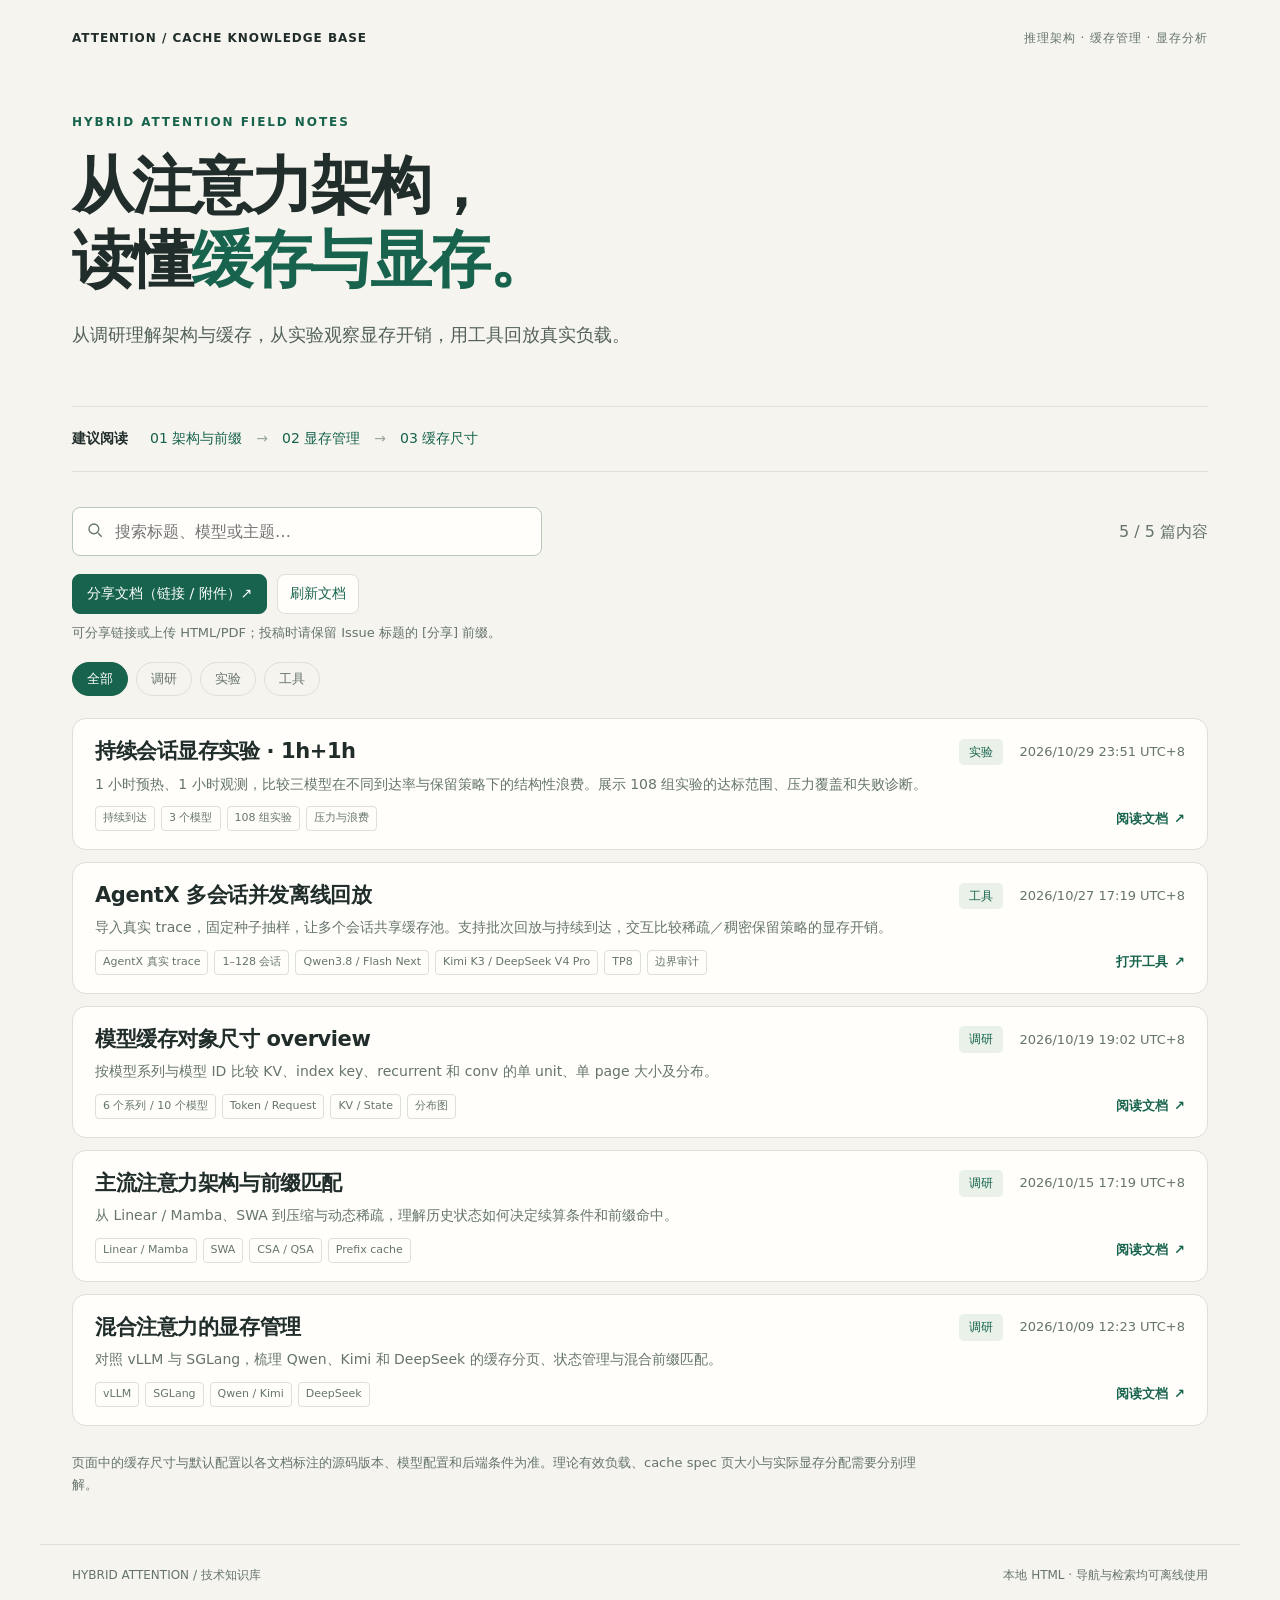
==== commit 6ad8ce83: "List knowledge documents by date" ====
--- a/docs/index.html
+++ b/docs/index.html
@@ -175,41 +175,44 @@
       color: white
     }
 
-    .grid {
+    .document-list {
       display: grid;
-      grid-template-columns: repeat(3, minmax(0, 1fr));
-      gap: 20px
+      grid-template-columns: minmax(0, 1fr);
+      gap: 12px;
+      list-style: none;
+      margin: 0;
+      padding: 0
     }
 
     .card {
-      display: flex;
-      flex-direction: column;
-      position: relative;
+      display: block;
       background: var(--paper);
       border: 1px solid var(--line);
       border-radius: 14px;
-      padding: 26px;
+      padding: 18px 22px;
       text-decoration: none;
       color: var(--ink);
-      transition: transform .16s, border-color .16s, box-shadow .16s
+      overflow-wrap: anywhere;
+      transition: border-color .16s, box-shadow .16s
     }
 
     .card:hover {
-      transform: translateY(-4px);
       border-color: #8da997;
       box-shadow: 0 12px 30px #203b320d
     }
 
-    .card-top {
-      display: flex;
+    .card-heading {
+      display: grid;
+      grid-template-columns: minmax(0, 1fr) auto auto;
       align-items: center;
-      justify-content: space-between;
-      gap: 12px
-    }
-
-    .number {
-      font: 13px Consolas, monospace;
-      color: var(--green)
+      gap: 8px 16px
+    }
+
+    .card-time {
+      color: var(--muted);
+      font-size: 13px;
+      font-variant-numeric: tabular-nums;
+      white-space: nowrap
     }
 
     .category {
@@ -221,23 +224,31 @@
     }
 
     .card h2 {
-      font-size: 23px;
+      font-size: 21px;
       line-height: 1.4;
       letter-spacing: -.02em;
-      margin: 24px 0 12px
+      margin: 0
     }
 
     .card p {
       color: var(--muted);
       font-size: 14px;
-      margin: 0 0 24px
+      margin: 6px 0 0
+    }
+
+    .card-footer {
+      display: flex;
+      justify-content: space-between;
+      align-items: center;
+      flex-wrap: wrap;
+      gap: 8px 16px;
+      margin-top: 10px
     }
 
     .tags {
       display: flex;
       gap: 6px;
-      flex-wrap: wrap;
-      margin-top: auto
+      flex-wrap: wrap
     }
 
     .tag {
@@ -250,11 +261,8 @@
 
     .open {
       display: flex;
-      justify-content: space-between;
       align-items: center;
-      border-top: 1px solid var(--line);
-      padding-top: 16px;
-      margin-top: 24px;
+      gap: 6px;
       color: var(--green);
       font-size: 13px;
       font-weight: 650
@@ -297,16 +305,6 @@
       outline-offset: 4px
     }
 
-    @media(max-width:900px) {
-      .grid {
-        grid-template-columns: 1fr 1fr
-      }
-
-      .card:last-child {
-        grid-column: 1/-1
-      }
-    }
-
     @media(max-width:600px) {
 
       header,
@@ -320,14 +318,6 @@
         padding-top: 42px
       }
 
-      .grid {
-        grid-template-columns: 1fr
-      }
-
-      .card:last-child {
-        grid-column: auto
-      }
-
       .tools {
         align-items: flex-start;
         flex-direction: column
@@ -348,7 +338,16 @@
       }
 
       .card {
-        padding: 22px
+        padding: 16px
+      }
+
+      .card-heading {
+        grid-template-columns: auto minmax(0, 1fr);
+        justify-items: start
+      }
+
+      .card h2 {
+        grid-column: 1 / -1
       }
     }
 
@@ -357,22 +356,6 @@
         transition: none
       }
 
-      .card:hover {
-        transform: none
-      }
-    }
-
-    .section { margin: 36px 0 48px }
-    .section-heading { display: flex; align-items: baseline; gap: 16px; border-bottom: 1px solid var(--line); margin-bottom: 20px; padding-bottom: 12px }
-    .section-heading h2 { margin: 0; font-size: 26px }
-    .section-heading p { margin: 0; font-size: 14px; color: var(--muted) }
-    .section-count { margin-left: auto; white-space: nowrap; color: var(--muted); font-size: 13px }
-    .card h3 { font-size: 23px; line-height: 1.4; margin: 20px 0 12px }
-    .card { overflow-wrap: anywhere }
-    @media(max-width:900px) { .card:last-child { grid-column: auto } }
-    @media(max-width:600px) {
-      .section-heading { flex-wrap: wrap; gap: 6px 14px }
-      .section-heading p { flex-basis: 100%; order: 3 }
     }
   </style>
 </head>
@@ -405,28 +388,29 @@
     </div>
     <p id="share-status" class="share-status" role="status" aria-live="polite">投稿时请保留 Issue 标题的 [分享] 前缀，链接与附件二选一。</p>
     <div id="filters" class="filters" role="group" aria-label="按主题筛选"></div>
-    <div id="pages"></div>
+    <ul id="pages" class="document-list" role="list" aria-label="文档列表，按时间从新到旧"></ul>
     <p id="empty" class="empty" hidden>没有匹配的页面。试试其他关键词，或切换到“全部”。</p>
     <noscript>
       <p>知识页面：</p>
       <ul>
-        <li><a href="mainstream_attention_arch.html">主流注意力架构与前缀匹配</a></li>
-        <li><a href="hybrid_VRAM_management.html">混合注意力的显存管理</a></li>
-        <li><a href="cache_size_overview.html">模型缓存对象尺寸 overview</a></li>
-        <li><a href="continuous_pressure_1h.html">持续会话显存实验 · 1h+1h</a></li>
-        <li><a href="agentx_multi_session_replay.html">AgentX 多会话并发离线回放</a></li>
+        <li><a href="continuous_pressure_1h.html">持续会话显存实验 · 1h+1h</a> <time datetime="2026-10-29T23:51:19+08:00">2026/10/29 23:51 UTC+8</time></li>
+        <li><a href="agentx_multi_session_replay.html">AgentX 多会话并发离线回放</a> <time datetime="2026-10-27T17:19:28+08:00">2026/10/27 17:19 UTC+8</time></li>
+        <li><a href="cache_size_overview.html">模型缓存对象尺寸 overview</a> <time datetime="2026-10-19T19:02:26+08:00">2026/10/19 19:02 UTC+8</time></li>
+        <li><a href="mainstream_attention_arch.html">主流注意力架构与前缀匹配</a> <time datetime="2026-10-15T17:19:26+08:00">2026/10/15 17:19 UTC+8</time></li>
+        <li><a href="hybrid_VRAM_management.html">混合注意力的显存管理</a> <time datetime="2026-10-09T12:23:20+08:00">2026/10/09 12:23 UTC+8</time></li>
       </ul>
     </noscript>
     <p class="footnote">页面中的缓存尺寸与默认配置以各文档标注的源码版本、模型配置和后端条件为准。理论有效负载、cache spec 页大小与实际显存分配需要分别理解。</p>
   </main>
   <footer><span>HYBRID ATTENTION / 技术知识库</span><span>本地 HTML · 导航与检索均可离线使用</span></footer>
 
-  <!-- 新增知识页：在下面的 JSON 数组中增加一条记录；格式示例见 README.md。 -->
+  <!-- 新增知识页时，用带时区的 ISO 8601 格式填写文件创建时间 createdAt。 -->
   <script id="knowledge-pages" type="application/json">
 [
   {
     "title": "主流注意力架构与前缀匹配",
     "href": "mainstream_attention_arch.html",
+    "createdAt": "2026-10-15T17:19:26+08:00",
     "category": "调研",
     "description": "从 Linear / Mamba、SWA 到压缩与动态稀疏，理解历史状态如何决定续算条件和前缀命中。",
     "tags": [
@@ -439,6 +423,7 @@
   {
     "title": "混合注意力的显存管理",
     "href": "hybrid_VRAM_management.html",
+    "createdAt": "2026-10-09T12:23:20+08:00",
     "category": "调研",
     "description": "对照 vLLM 与 SGLang，梳理 Qwen、Kimi 和 DeepSeek 的缓存分页、状态管理与混合前缀匹配。",
     "tags": [
@@ -451,6 +436,7 @@
   {
     "title": "模型缓存对象尺寸 overview",
     "href": "cache_size_overview.html",
+    "createdAt": "2026-10-19T19:02:26+08:00",
     "category": "调研",
     "description": "按模型系列与模型 ID 比较 KV、index key、recurrent 和 conv 的单 unit、单 page 大小及分布。",
     "tags": [
@@ -463,6 +449,7 @@
   {
     "title": "持续会话显存实验 · 1h+1h",
     "href": "continuous_pressure_1h.html",
+    "createdAt": "2026-10-29T23:51:19+08:00",
     "category": "实验",
     "description": "1 小时预热、1 小时观测，比较三模型在不同到达率与保留策略下的结构性浪费。展示 108 组实验的达标范围、压力覆盖和失败诊断。",
     "tags": [
@@ -475,6 +462,7 @@
   {
     "title": "AgentX 多会话并发离线回放",
     "href": "agentx_multi_session_replay.html",
+    "createdAt": "2026-10-27T17:19:28+08:00",
     "category": "工具",
     "description": "导入真实 trace，固定种子抽样，让多个会话共享缓存池。支持批次回放与持续到达，交互比较稀疏／稠密保留策略的显存开销。",
     "tags": [
--- a/docs/knowledge.css
+++ b/docs/knowledge.css
@@ -4,4 +4,4 @@
 .share-submit:focus-visible, .share-refresh:focus-visible { outline: 3px solid #8da997; outline-offset: 3px; }
 .share-status, .share-meta { color: var(--muted); font-size: 13px; }
 .share-status { min-height: 22px; margin: 6px 0 18px; }
-.share-meta { margin-bottom: 16px; }
+.share-meta { margin-top: 4px; }
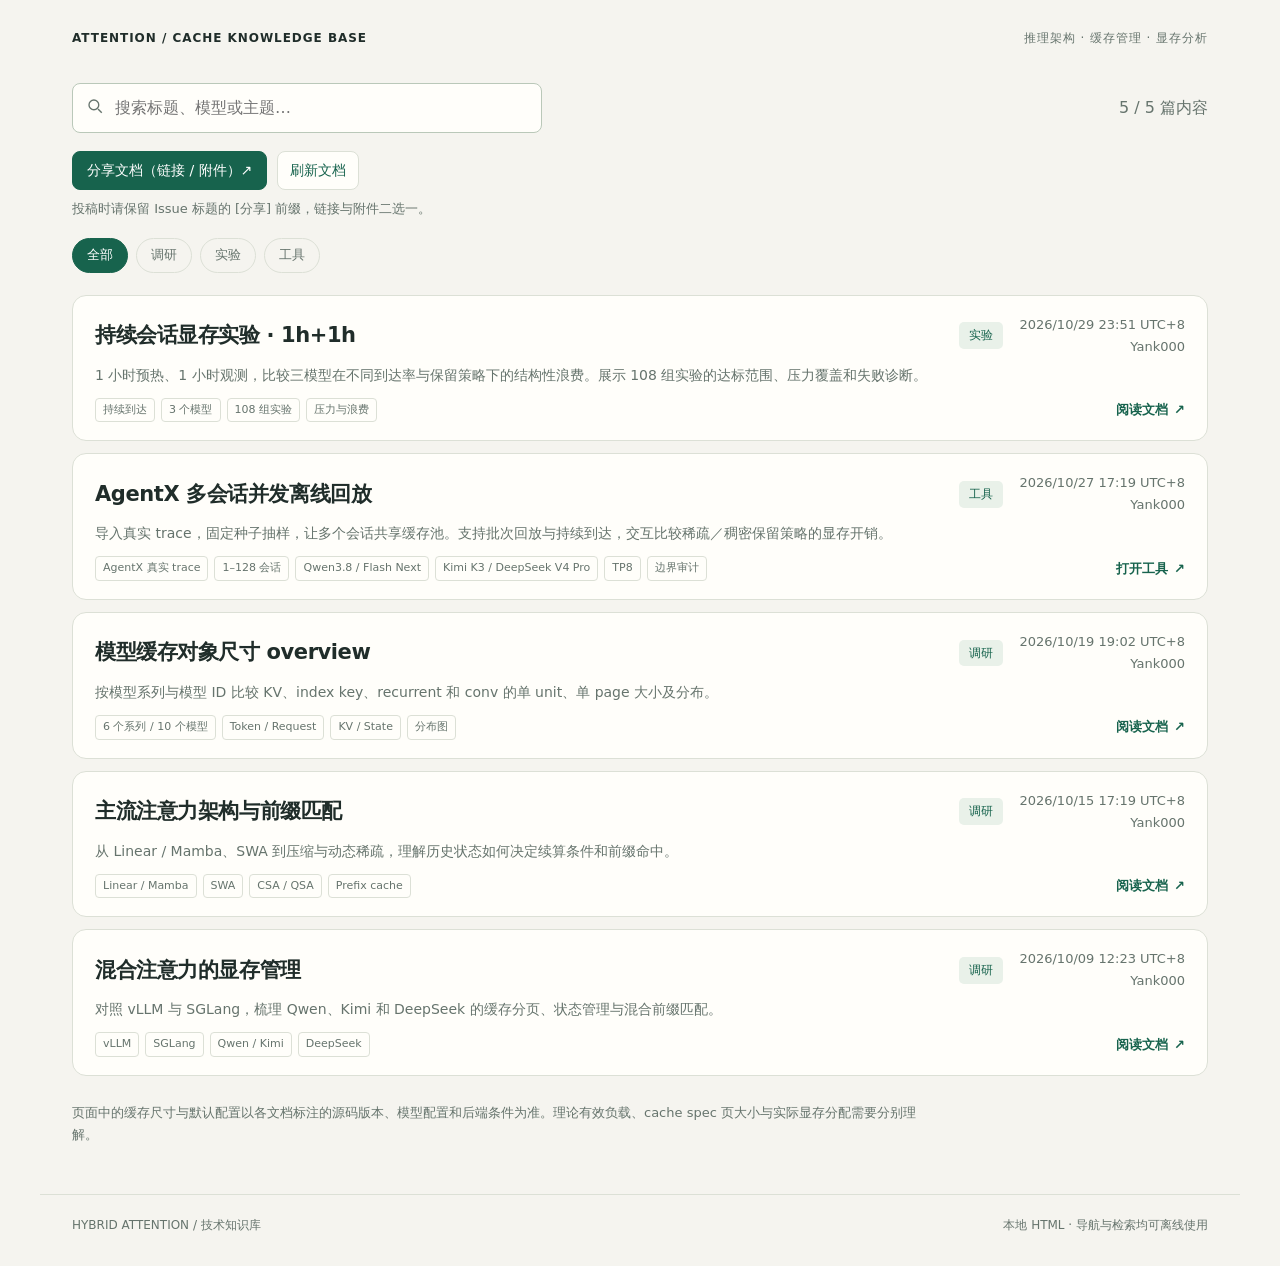
==== commit 867ae917: "Simplify knowledge index and show sharers" ====
--- a/docs/index.html
+++ b/docs/index.html
@@ -63,63 +63,13 @@
     }
 
     .brand {
+      font-size: inherit;
+      margin: 0;
       font-weight: 750
     }
 
     .muted {
       color: var(--muted)
-    }
-
-    .hero {
-      padding: 64px 0 38px;
-      max-width: 850px
-    }
-
-    .eyebrow {
-      font-size: 12px;
-      letter-spacing: .16em;
-      color: var(--green);
-      font-weight: 750
-    }
-
-    h1 {
-      font-size: clamp(34px, 5.6vw, 62px);
-      line-height: 1.2;
-      letter-spacing: -.04em;
-      margin: 16px 0 22px
-    }
-
-    h1 span {
-      color: var(--green)
-    }
-
-    .lead {
-      font-size: 18px;
-      color: #536159;
-      max-width: 760px
-    }
-
-    .trail {
-      display: flex;
-      align-items: center;
-      gap: 14px;
-      flex-wrap: wrap;
-      padding: 20px 0;
-      border-top: 1px solid var(--line);
-      border-bottom: 1px solid var(--line);
-      font-size: 14px
-    }
-
-    .trail strong {
-      margin-right: 8px
-    }
-
-    .trail a {
-      text-decoration: none
-    }
-
-    .arrow {
-      color: #9ba69c
     }
 
     .tools {
@@ -208,9 +158,16 @@
       gap: 8px 16px
     }
 
+    .card-meta {
+      display: grid;
+      grid-column: -2 / -1;
+      justify-self: end;
+      text-align: right;
+      color: var(--muted);
+      font-size: 13px
+    }
+
     .card-time {
-      color: var(--muted);
-      font-size: 13px;
       font-variant-numeric: tabular-nums;
       white-space: nowrap
     }
@@ -314,10 +271,6 @@
         padding-right: 20px
       }
 
-      .hero {
-        padding-top: 42px
-      }
-
       .tools {
         align-items: flex-start;
         flex-direction: column
@@ -333,10 +286,6 @@
         flex-wrap: wrap
       }
 
-      .trail {
-        gap: 10px
-      }
-
       .card {
         padding: 16px
       }
@@ -363,17 +312,9 @@
 <body>
   <header>
     <div class="top">
-      <div class="brand">ATTENTION / CACHE KNOWLEDGE BASE</div>
+      <h1 class="brand">ATTENTION / CACHE KNOWLEDGE BASE</h1>
       <div class="muted">推理架构 · 缓存管理 · 显存分析</div>
     </div>
-    <div class="hero">
-      <div class="eyebrow">HYBRID ATTENTION FIELD NOTES</div>
-      <h1>从注意力架构，<br>读懂<span>缓存与显存。</span></h1>
-      <p class="lead">从调研理解架构与缓存，从实验观察显存开销，用工具回放真实负载。</p>
-    </div>
-    <nav class="trail" aria-label="建议阅读顺序"><strong>建议阅读</strong><a href="mainstream_attention_arch.html">01
-        架构与前缀</a><span class="arrow" aria-hidden="true">→</span><a href="hybrid_VRAM_management.html">02 显存管理</a><span
-        class="arrow" aria-hidden="true">→</span><a href="cache_size_overview.html">03 缓存尺寸</a></nav>
   </header>
   <main>
     <div class="tools"><label class="search"><span hidden>搜索知识页面</span><svg width="18" height="18" viewBox="0 0 24 24"
@@ -392,12 +333,27 @@
     <p id="empty" class="empty" hidden>没有匹配的页面。试试其他关键词，或切换到“全部”。</p>
     <noscript>
       <p>知识页面：</p>
-      <ul>
-        <li><a href="continuous_pressure_1h.html">持续会话显存实验 · 1h+1h</a> <time datetime="2026-10-29T23:51:19+08:00">2026/10/29 23:51 UTC+8</time></li>
-        <li><a href="agentx_multi_session_replay.html">AgentX 多会话并发离线回放</a> <time datetime="2026-10-27T17:19:28+08:00">2026/10/27 17:19 UTC+8</time></li>
-        <li><a href="cache_size_overview.html">模型缓存对象尺寸 overview</a> <time datetime="2026-10-19T19:02:26+08:00">2026/10/19 19:02 UTC+8</time></li>
-        <li><a href="mainstream_attention_arch.html">主流注意力架构与前缀匹配</a> <time datetime="2026-10-15T17:19:26+08:00">2026/10/15 17:19 UTC+8</time></li>
-        <li><a href="hybrid_VRAM_management.html">混合注意力的显存管理</a> <time datetime="2026-10-09T12:23:20+08:00">2026/10/09 12:23 UTC+8</time></li>
+      <ul class="document-list" role="list">
+        <li><a class="card card-heading" href="continuous_pressure_1h.html">
+          <h2>持续会话显存实验 · 1h+1h</h2>
+          <div class="card-meta"><time class="card-time" datetime="2026-10-29T23:51:19+08:00">2026/10/29 23:51 UTC+8</time><span>Yank000</span></div>
+        </a></li>
+        <li><a class="card card-heading" href="agentx_multi_session_replay.html">
+          <h2>AgentX 多会话并发离线回放</h2>
+          <div class="card-meta"><time class="card-time" datetime="2026-10-27T17:19:28+08:00">2026/10/27 17:19 UTC+8</time><span>Yank000</span></div>
+        </a></li>
+        <li><a class="card card-heading" href="cache_size_overview.html">
+          <h2>模型缓存对象尺寸 overview</h2>
+          <div class="card-meta"><time class="card-time" datetime="2026-10-19T19:02:26+08:00">2026/10/19 19:02 UTC+8</time><span>Yank000</span></div>
+        </a></li>
+        <li><a class="card card-heading" href="mainstream_attention_arch.html">
+          <h2>主流注意力架构与前缀匹配</h2>
+          <div class="card-meta"><time class="card-time" datetime="2026-10-15T17:19:26+08:00">2026/10/15 17:19 UTC+8</time><span>Yank000</span></div>
+        </a></li>
+        <li><a class="card card-heading" href="hybrid_VRAM_management.html">
+          <h2>混合注意力的显存管理</h2>
+          <div class="card-meta"><time class="card-time" datetime="2026-10-09T12:23:20+08:00">2026/10/09 12:23 UTC+8</time><span>Yank000</span></div>
+        </a></li>
       </ul>
     </noscript>
     <p class="footnote">页面中的缓存尺寸与默认配置以各文档标注的源码版本、模型配置和后端条件为准。理论有效负载、cache spec 页大小与实际显存分配需要分别理解。</p>
--- a/docs/knowledge.css
+++ b/docs/knowledge.css
@@ -2,6 +2,4 @@
 .share-submit { display: inline-block; padding: 7px 14px; border: 1px solid var(--green); border-radius: 8px; background: var(--green); color: white; text-decoration: none; font-size: 14px; }
 .share-refresh { padding: 7px 12px; border: 1px solid var(--line); border-radius: 8px; background: var(--paper); color: var(--green); font: inherit; font-size: 14px; }
 .share-submit:focus-visible, .share-refresh:focus-visible { outline: 3px solid #8da997; outline-offset: 3px; }
-.share-status, .share-meta { color: var(--muted); font-size: 13px; }
-.share-status { min-height: 22px; margin: 6px 0 18px; }
-.share-meta { margin-top: 4px; }
+.share-status { color: var(--muted); font-size: 13px; min-height: 22px; margin: 6px 0 18px; }
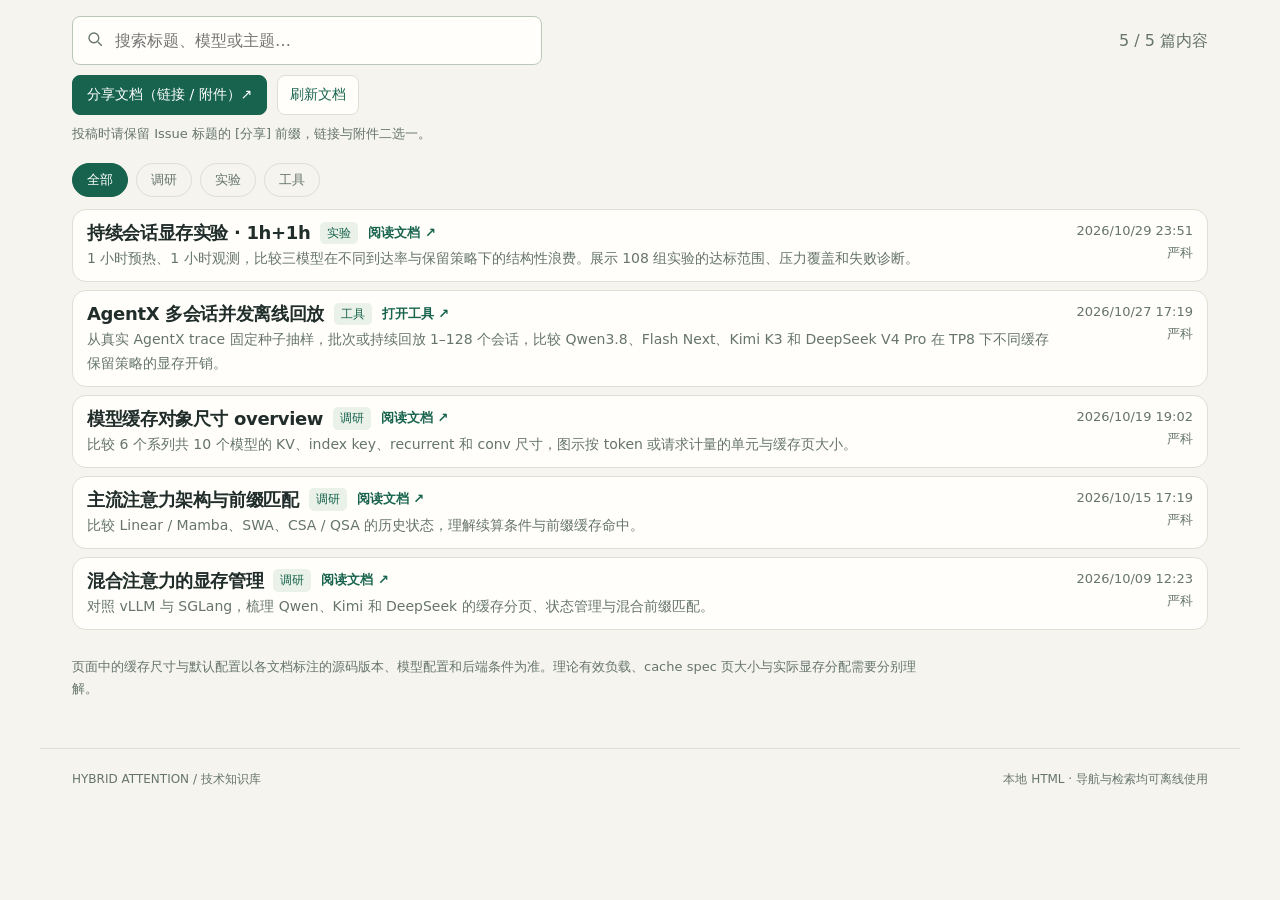
==== commit e744bf96: "Compact knowledge index and map author names" ====
--- a/docs/index.html
+++ b/docs/index.html
@@ -6,7 +6,8 @@
   <meta name="viewport" content="width=device-width,initial-scale=1">
   <meta name="share-repository" content="Yank000/hybrid_attention">
   <link rel="stylesheet" href="knowledge.css">
-  <script src="knowledge.js" defer></script>
+  <script src="author-names.js" defer></script>
+  <script src="knowledge.js?v=2" defer></script>
   <title>混合注意力知识库 · 架构、显存与缓存</title>
   <style>
     :root {
@@ -45,7 +46,6 @@
       cursor: pointer
     }
 
-    header,
     main,
     footer {
       max-width: 1200px;
@@ -53,21 +53,6 @@
       padding: 0 32px
     }
 
-    .top {
-      display: flex;
-      justify-content: space-between;
-      gap: 16px;
-      padding-top: 28px;
-      font-size: 12px;
-      letter-spacing: .08em
-    }
-
-    .brand {
-      font-size: inherit;
-      margin: 0;
-      font-weight: 750
-    }
-
     .muted {
       color: var(--muted)
     }
@@ -77,7 +62,7 @@
       align-items: center;
       justify-content: space-between;
       gap: 16px;
-      margin: 35px 0 18px
+      margin: 16px 0 10px
     }
 
     .search {
@@ -107,7 +92,7 @@
       display: flex;
       gap: 8px;
       flex-wrap: wrap;
-      margin-bottom: 22px
+      margin-bottom: 12px
     }
 
     .filters button {
@@ -128,18 +113,21 @@
     .document-list {
       display: grid;
       grid-template-columns: minmax(0, 1fr);
-      gap: 12px;
+      gap: 8px;
       list-style: none;
       margin: 0;
       padding: 0
     }
 
     .card {
-      display: block;
+      display: grid;
+      grid-template-columns: minmax(0, 1fr) minmax(0, max-content);
+      align-items: start;
+      gap: 4px 16px;
       background: var(--paper);
       border: 1px solid var(--line);
       border-radius: 14px;
-      padding: 18px 22px;
+      padding: 10px 14px;
       text-decoration: none;
       color: var(--ink);
       overflow-wrap: anywhere;
@@ -152,16 +140,16 @@
     }
 
     .card-heading {
-      display: grid;
-      grid-template-columns: minmax(0, 1fr) auto auto;
+      display: flex;
       align-items: center;
-      gap: 8px 16px
+      flex-wrap: wrap;
+      gap: 2px 10px
     }
 
     .card-meta {
       display: grid;
-      grid-column: -2 / -1;
       justify-self: end;
+      max-width: 12em;
       text-align: right;
       color: var(--muted);
       font-size: 13px
@@ -176,12 +164,12 @@
       font-size: 12px;
       color: var(--green);
       background: var(--soft);
-      padding: 3px 10px;
+      padding: 1px 7px;
       border-radius: 5px
     }
 
     .card h2 {
-      font-size: 21px;
+      font-size: 18px;
       line-height: 1.4;
       letter-spacing: -.02em;
       margin: 0
@@ -190,36 +178,11 @@
     .card p {
       color: var(--muted);
       font-size: 14px;
-      margin: 6px 0 0
-    }
-
-    .card-footer {
-      display: flex;
-      justify-content: space-between;
-      align-items: center;
-      flex-wrap: wrap;
-      gap: 8px 16px;
-      margin-top: 10px
-    }
-
-    .tags {
-      display: flex;
-      gap: 6px;
-      flex-wrap: wrap
-    }
-
-    .tag {
-      font-size: 11px;
-      border: 1px solid var(--line);
-      border-radius: 4px;
-      padding: 2px 7px;
-      color: var(--muted)
+      margin: 2px 0 0
     }
 
     .open {
-      display: flex;
-      align-items: center;
-      gap: 6px;
+      white-space: nowrap;
       color: var(--green);
       font-size: 13px;
       font-weight: 650
@@ -264,7 +227,6 @@
 
     @media(max-width:600px) {
 
-      header,
       main,
       footer {
         padding-left: 20px;
@@ -281,22 +243,22 @@
         max-width: none
       }
 
-      .top,
       footer {
         flex-wrap: wrap
       }
 
       .card {
-        padding: 16px
-      }
-
-      .card-heading {
-        grid-template-columns: auto minmax(0, 1fr);
-        justify-items: start
-      }
-
-      .card h2 {
-        grid-column: 1 / -1
+        padding: 8px 10px;
+        column-gap: 10px
+      }
+
+      .card-content {
+        display: contents
+      }
+
+      .card p {
+        grid-column: 1 / -1;
+        grid-row: 2
       }
     }
 
@@ -310,13 +272,7 @@
 </head>
 
 <body>
-  <header>
-    <div class="top">
-      <h1 class="brand">ATTENTION / CACHE KNOWLEDGE BASE</h1>
-      <div class="muted">推理架构 · 缓存管理 · 显存分析</div>
-    </div>
-  </header>
-  <main>
+  <main aria-label="混合注意力知识库">
     <div class="tools"><label class="search"><span hidden>搜索知识页面</span><svg width="18" height="18" viewBox="0 0 24 24"
           fill="none" stroke="currentColor" stroke-width="1.8" aria-hidden="true">
           <circle cx="10.5" cy="10.5" r="6.5" />
@@ -334,25 +290,25 @@
     <noscript>
       <p>知识页面：</p>
       <ul class="document-list" role="list">
-        <li><a class="card card-heading" href="continuous_pressure_1h.html">
+        <li><a class="card" href="continuous_pressure_1h.html">
           <h2>持续会话显存实验 · 1h+1h</h2>
-          <div class="card-meta"><time class="card-time" datetime="2026-10-29T23:51:19+08:00">2026/10/29 23:51 UTC+8</time><span>Yank000</span></div>
-        </a></li>
-        <li><a class="card card-heading" href="agentx_multi_session_replay.html">
+          <div class="card-meta"><time class="card-time" datetime="2026-10-29T23:51:19+08:00">2026/10/29 23:51</time><span>Yank000</span></div>
+        </a></li>
+        <li><a class="card" href="agentx_multi_session_replay.html">
           <h2>AgentX 多会话并发离线回放</h2>
-          <div class="card-meta"><time class="card-time" datetime="2026-10-27T17:19:28+08:00">2026/10/27 17:19 UTC+8</time><span>Yank000</span></div>
-        </a></li>
-        <li><a class="card card-heading" href="cache_size_overview.html">
+          <div class="card-meta"><time class="card-time" datetime="2026-10-27T17:19:28+08:00">2026/10/27 17:19</time><span>Yank000</span></div>
+        </a></li>
+        <li><a class="card" href="cache_size_overview.html">
           <h2>模型缓存对象尺寸 overview</h2>
-          <div class="card-meta"><time class="card-time" datetime="2026-10-19T19:02:26+08:00">2026/10/19 19:02 UTC+8</time><span>Yank000</span></div>
-        </a></li>
-        <li><a class="card card-heading" href="mainstream_attention_arch.html">
+          <div class="card-meta"><time class="card-time" datetime="2026-10-19T19:02:26+08:00">2026/10/19 19:02</time><span>Yank000</span></div>
+        </a></li>
+        <li><a class="card" href="mainstream_attention_arch.html">
           <h2>主流注意力架构与前缀匹配</h2>
-          <div class="card-meta"><time class="card-time" datetime="2026-10-15T17:19:26+08:00">2026/10/15 17:19 UTC+8</time><span>Yank000</span></div>
-        </a></li>
-        <li><a class="card card-heading" href="hybrid_VRAM_management.html">
+          <div class="card-meta"><time class="card-time" datetime="2026-10-15T17:19:26+08:00">2026/10/15 17:19</time><span>Yank000</span></div>
+        </a></li>
+        <li><a class="card" href="hybrid_VRAM_management.html">
           <h2>混合注意力的显存管理</h2>
-          <div class="card-meta"><time class="card-time" datetime="2026-10-09T12:23:20+08:00">2026/10/09 12:23 UTC+8</time><span>Yank000</span></div>
+          <div class="card-meta"><time class="card-time" datetime="2026-10-09T12:23:20+08:00">2026/10/09 12:23</time><span>Yank000</span></div>
         </a></li>
       </ul>
     </noscript>
@@ -368,67 +324,35 @@
     "href": "mainstream_attention_arch.html",
     "createdAt": "2026-10-15T17:19:26+08:00",
     "category": "调研",
-    "description": "从 Linear / Mamba、SWA 到压缩与动态稀疏，理解历史状态如何决定续算条件和前缀命中。",
-    "tags": [
-      "Linear / Mamba",
-      "SWA",
-      "CSA / QSA",
-      "Prefix cache"
-    ]
+    "description": "比较 Linear / Mamba、SWA、CSA / QSA 的历史状态，理解续算条件与前缀缓存命中。"
   },
   {
     "title": "混合注意力的显存管理",
     "href": "hybrid_VRAM_management.html",
     "createdAt": "2026-10-09T12:23:20+08:00",
     "category": "调研",
-    "description": "对照 vLLM 与 SGLang，梳理 Qwen、Kimi 和 DeepSeek 的缓存分页、状态管理与混合前缀匹配。",
-    "tags": [
-      "vLLM",
-      "SGLang",
-      "Qwen / Kimi",
-      "DeepSeek"
-    ]
+    "description": "对照 vLLM 与 SGLang，梳理 Qwen、Kimi 和 DeepSeek 的缓存分页、状态管理与混合前缀匹配。"
   },
   {
     "title": "模型缓存对象尺寸 overview",
     "href": "cache_size_overview.html",
     "createdAt": "2026-10-19T19:02:26+08:00",
     "category": "调研",
-    "description": "按模型系列与模型 ID 比较 KV、index key、recurrent 和 conv 的单 unit、单 page 大小及分布。",
-    "tags": [
-      "6 个系列 / 10 个模型",
-      "Token / Request",
-      "KV / State",
-      "分布图"
-    ]
+    "description": "比较 6 个系列共 10 个模型的 KV、index key、recurrent 和 conv 尺寸，图示按 token 或请求计量的单元与缓存页大小。"
   },
   {
     "title": "持续会话显存实验 · 1h+1h",
     "href": "continuous_pressure_1h.html",
     "createdAt": "2026-10-29T23:51:19+08:00",
     "category": "实验",
-    "description": "1 小时预热、1 小时观测，比较三模型在不同到达率与保留策略下的结构性浪费。展示 108 组实验的达标范围、压力覆盖和失败诊断。",
-    "tags": [
-      "持续到达",
-      "3 个模型",
-      "108 组实验",
-      "压力与浪费"
-    ]
+    "description": "1 小时预热、1 小时观测，比较三模型在不同到达率与保留策略下的结构性浪费。展示 108 组实验的达标范围、压力覆盖和失败诊断。"
   },
   {
     "title": "AgentX 多会话并发离线回放",
     "href": "agentx_multi_session_replay.html",
     "createdAt": "2026-10-27T17:19:28+08:00",
     "category": "工具",
-    "description": "导入真实 trace，固定种子抽样，让多个会话共享缓存池。支持批次回放与持续到达，交互比较稀疏／稠密保留策略的显存开销。",
-    "tags": [
-      "AgentX 真实 trace",
-      "1–128 会话",
-      "Qwen3.8 / Flash Next",
-      "Kimi K3 / DeepSeek V4 Pro",
-      "TP8",
-      "边界审计"
-    ]
+    "description": "从真实 AgentX trace 固定种子抽样，批次或持续回放 1–128 个会话，比较 Qwen3.8、Flash Next、Kimi K3 和 DeepSeek V4 Pro 在 TP8 下不同缓存保留策略的显存开销。"
   }
 ]
   </script>
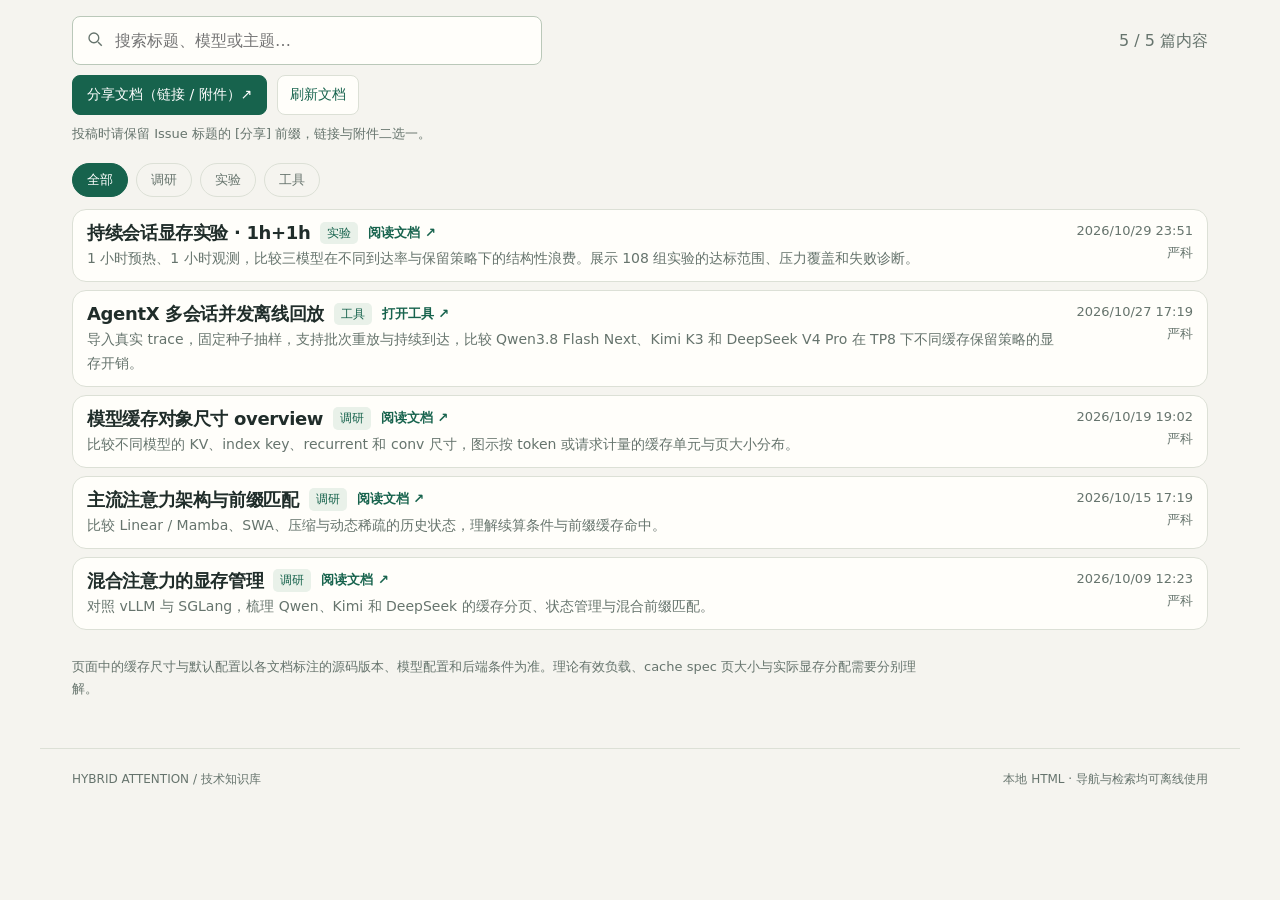
==== commit 82e45c70: "modify some descriptions." ====
--- a/docs/index.html
+++ b/docs/index.html
@@ -280,7 +280,9 @@
         </svg><input id="search" type="search" placeholder="搜索标题、模型或主题…" aria-label="搜索知识页面"></label><span id="count"
         class="muted" role="status" aria-live="polite"></span></div>
     <div class="share-tools" aria-label="分享文档">
-      <a id="share-submit" class="share-submit" href="https://github.com/Yank000/hybrid_attention/issues/new?template=share.yml" target="_blank" rel="noopener noreferrer">分享文档（链接 / 附件）↗</a>
+      <a id="share-submit" class="share-submit"
+        href="https://github.com/Yank000/hybrid_attention/issues/new?template=share.yml" target="_blank"
+        rel="noopener noreferrer">分享文档（链接 / 附件）↗</a>
       <button id="share-refresh" class="share-refresh" type="button">刷新文档</button>
     </div>
     <p id="share-status" class="share-status" role="status" aria-live="polite">投稿时请保留 Issue 标题的 [分享] 前缀，链接与附件二选一。</p>
@@ -291,25 +293,30 @@
       <p>知识页面：</p>
       <ul class="document-list" role="list">
         <li><a class="card" href="continuous_pressure_1h.html">
-          <h2>持续会话显存实验 · 1h+1h</h2>
-          <div class="card-meta"><time class="card-time" datetime="2026-10-29T23:51:19+08:00">2026/10/29 23:51</time><span>Yank000</span></div>
-        </a></li>
+            <h2>持续会话显存实验 · 1h+1h</h2>
+            <div class="card-meta"><time class="card-time" datetime="2026-10-29T23:51:19+08:00">2026/10/29
+                23:51</time><span>Yank000</span></div>
+          </a></li>
         <li><a class="card" href="agentx_multi_session_replay.html">
-          <h2>AgentX 多会话并发离线回放</h2>
-          <div class="card-meta"><time class="card-time" datetime="2026-10-27T17:19:28+08:00">2026/10/27 17:19</time><span>Yank000</span></div>
-        </a></li>
+            <h2>AgentX 多会话并发离线回放</h2>
+            <div class="card-meta"><time class="card-time" datetime="2026-10-27T17:19:28+08:00">2026/10/27
+                17:19</time><span>Yank000</span></div>
+          </a></li>
         <li><a class="card" href="cache_size_overview.html">
-          <h2>模型缓存对象尺寸 overview</h2>
-          <div class="card-meta"><time class="card-time" datetime="2026-10-19T19:02:26+08:00">2026/10/19 19:02</time><span>Yank000</span></div>
-        </a></li>
+            <h2>模型缓存对象尺寸 overview</h2>
+            <div class="card-meta"><time class="card-time" datetime="2026-10-19T19:02:26+08:00">2026/10/19
+                19:02</time><span>Yank000</span></div>
+          </a></li>
         <li><a class="card" href="mainstream_attention_arch.html">
-          <h2>主流注意力架构与前缀匹配</h2>
-          <div class="card-meta"><time class="card-time" datetime="2026-10-15T17:19:26+08:00">2026/10/15 17:19</time><span>Yank000</span></div>
-        </a></li>
+            <h2>主流注意力架构与前缀匹配</h2>
+            <div class="card-meta"><time class="card-time" datetime="2026-10-15T17:19:26+08:00">2026/10/15
+                17:19</time><span>Yank000</span></div>
+          </a></li>
         <li><a class="card" href="hybrid_VRAM_management.html">
-          <h2>混合注意力的显存管理</h2>
-          <div class="card-meta"><time class="card-time" datetime="2026-10-09T12:23:20+08:00">2026/10/09 12:23</time><span>Yank000</span></div>
-        </a></li>
+            <h2>混合注意力的显存管理</h2>
+            <div class="card-meta"><time class="card-time" datetime="2026-10-09T12:23:20+08:00">2026/10/09
+                12:23</time><span>Yank000</span></div>
+          </a></li>
       </ul>
     </noscript>
     <p class="footnote">页面中的缓存尺寸与默认配置以各文档标注的源码版本、模型配置和后端条件为准。理论有效负载、cache spec 页大小与实际显存分配需要分别理解。</p>
@@ -324,7 +331,7 @@
     "href": "mainstream_attention_arch.html",
     "createdAt": "2026-10-15T17:19:26+08:00",
     "category": "调研",
-    "description": "比较 Linear / Mamba、SWA、CSA / QSA 的历史状态，理解续算条件与前缀缓存命中。"
+    "description": "比较 Linear / Mamba、SWA、压缩与动态稀疏的历史状态，理解续算条件与前缀缓存命中。"
   },
   {
     "title": "混合注意力的显存管理",
@@ -338,7 +345,7 @@
     "href": "cache_size_overview.html",
     "createdAt": "2026-10-19T19:02:26+08:00",
     "category": "调研",
-    "description": "比较 6 个系列共 10 个模型的 KV、index key、recurrent 和 conv 尺寸，图示按 token 或请求计量的单元与缓存页大小。"
+    "description": "比较不同模型的 KV、index key、recurrent 和 conv 尺寸，图示按 token 或请求计量的缓存单元与页大小分布。"
   },
   {
     "title": "持续会话显存实验 · 1h+1h",
@@ -352,10 +359,10 @@
     "href": "agentx_multi_session_replay.html",
     "createdAt": "2026-10-27T17:19:28+08:00",
     "category": "工具",
-    "description": "从真实 AgentX trace 固定种子抽样，批次或持续回放 1–128 个会话，比较 Qwen3.8、Flash Next、Kimi K3 和 DeepSeek V4 Pro 在 TP8 下不同缓存保留策略的显存开销。"
+    "description": "导入真实 trace，固定种子抽样，支持批次重放与持续到达，比较 Qwen3.8 Flash Next、Kimi K3 和 DeepSeek V4 Pro 在 TP8 下不同缓存保留策略的显存开销。"
   }
 ]
   </script>
 </body>
 
-</html>
+</html>
